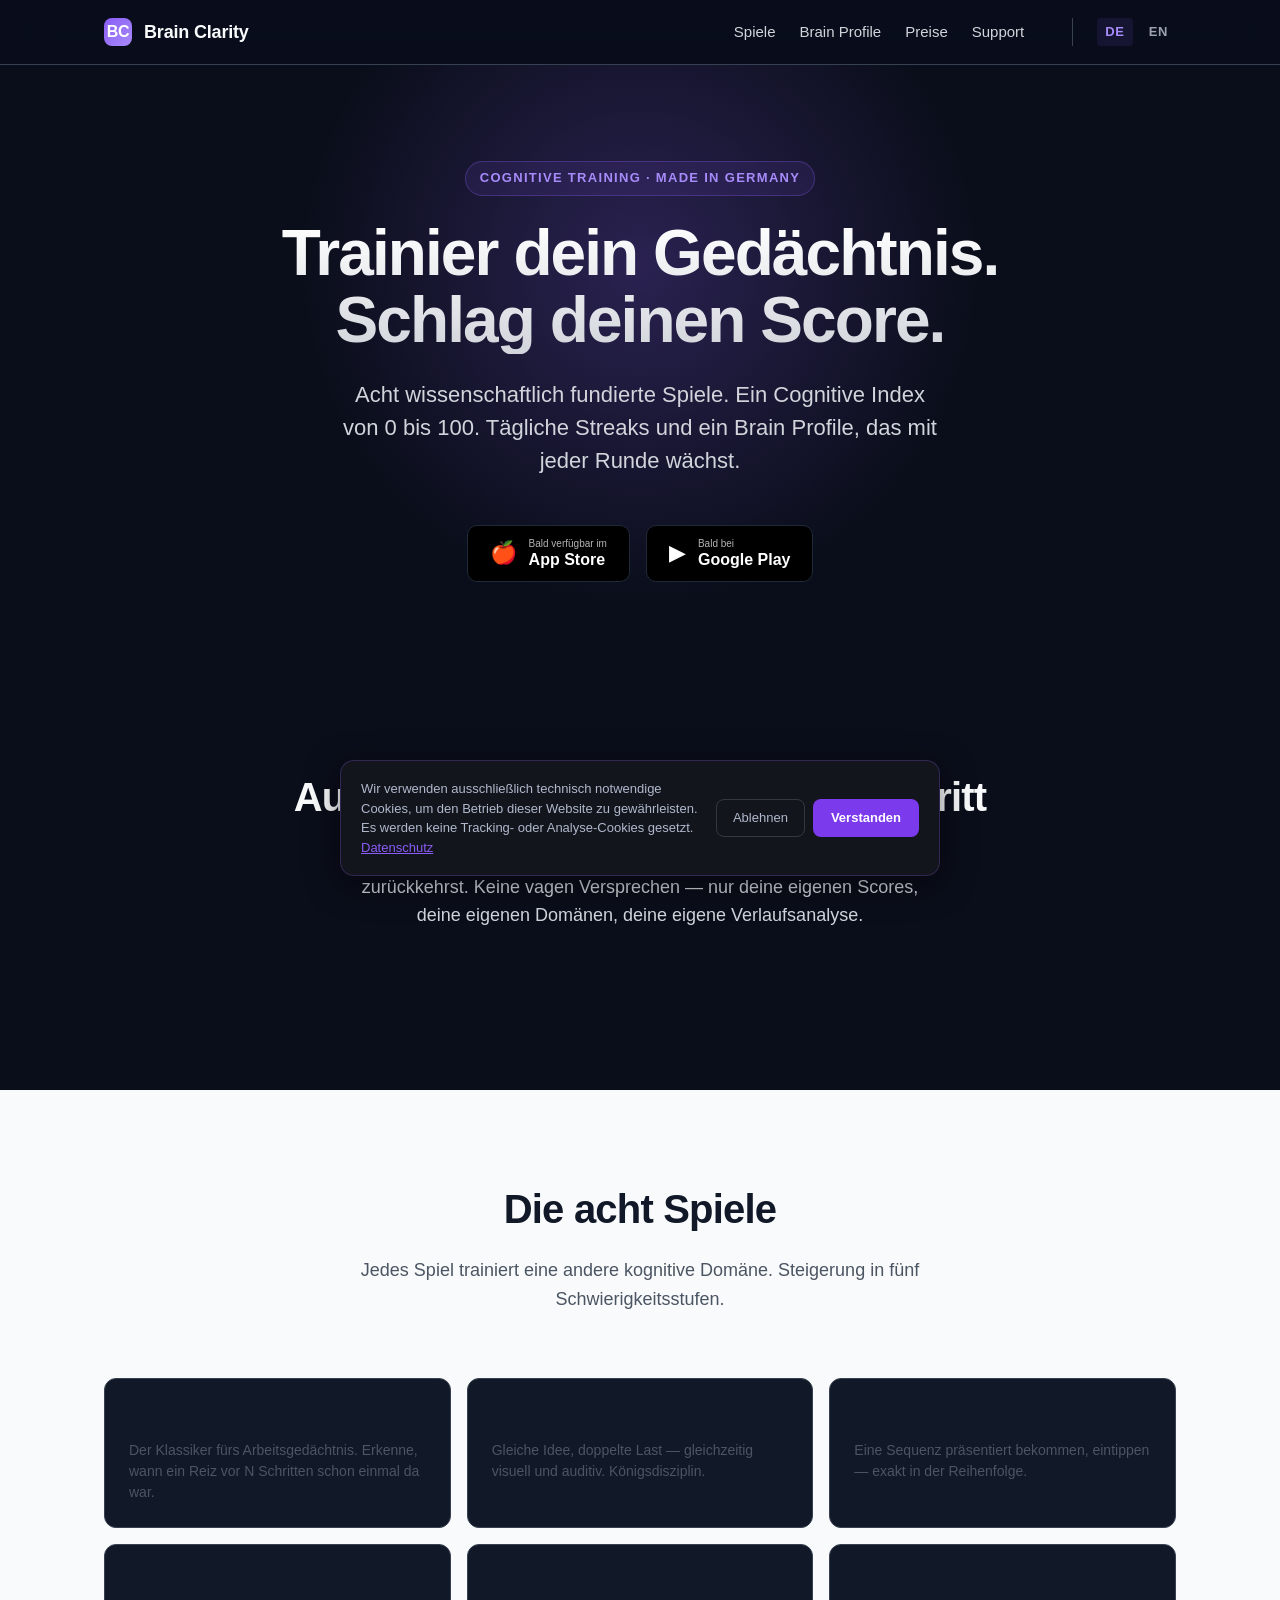
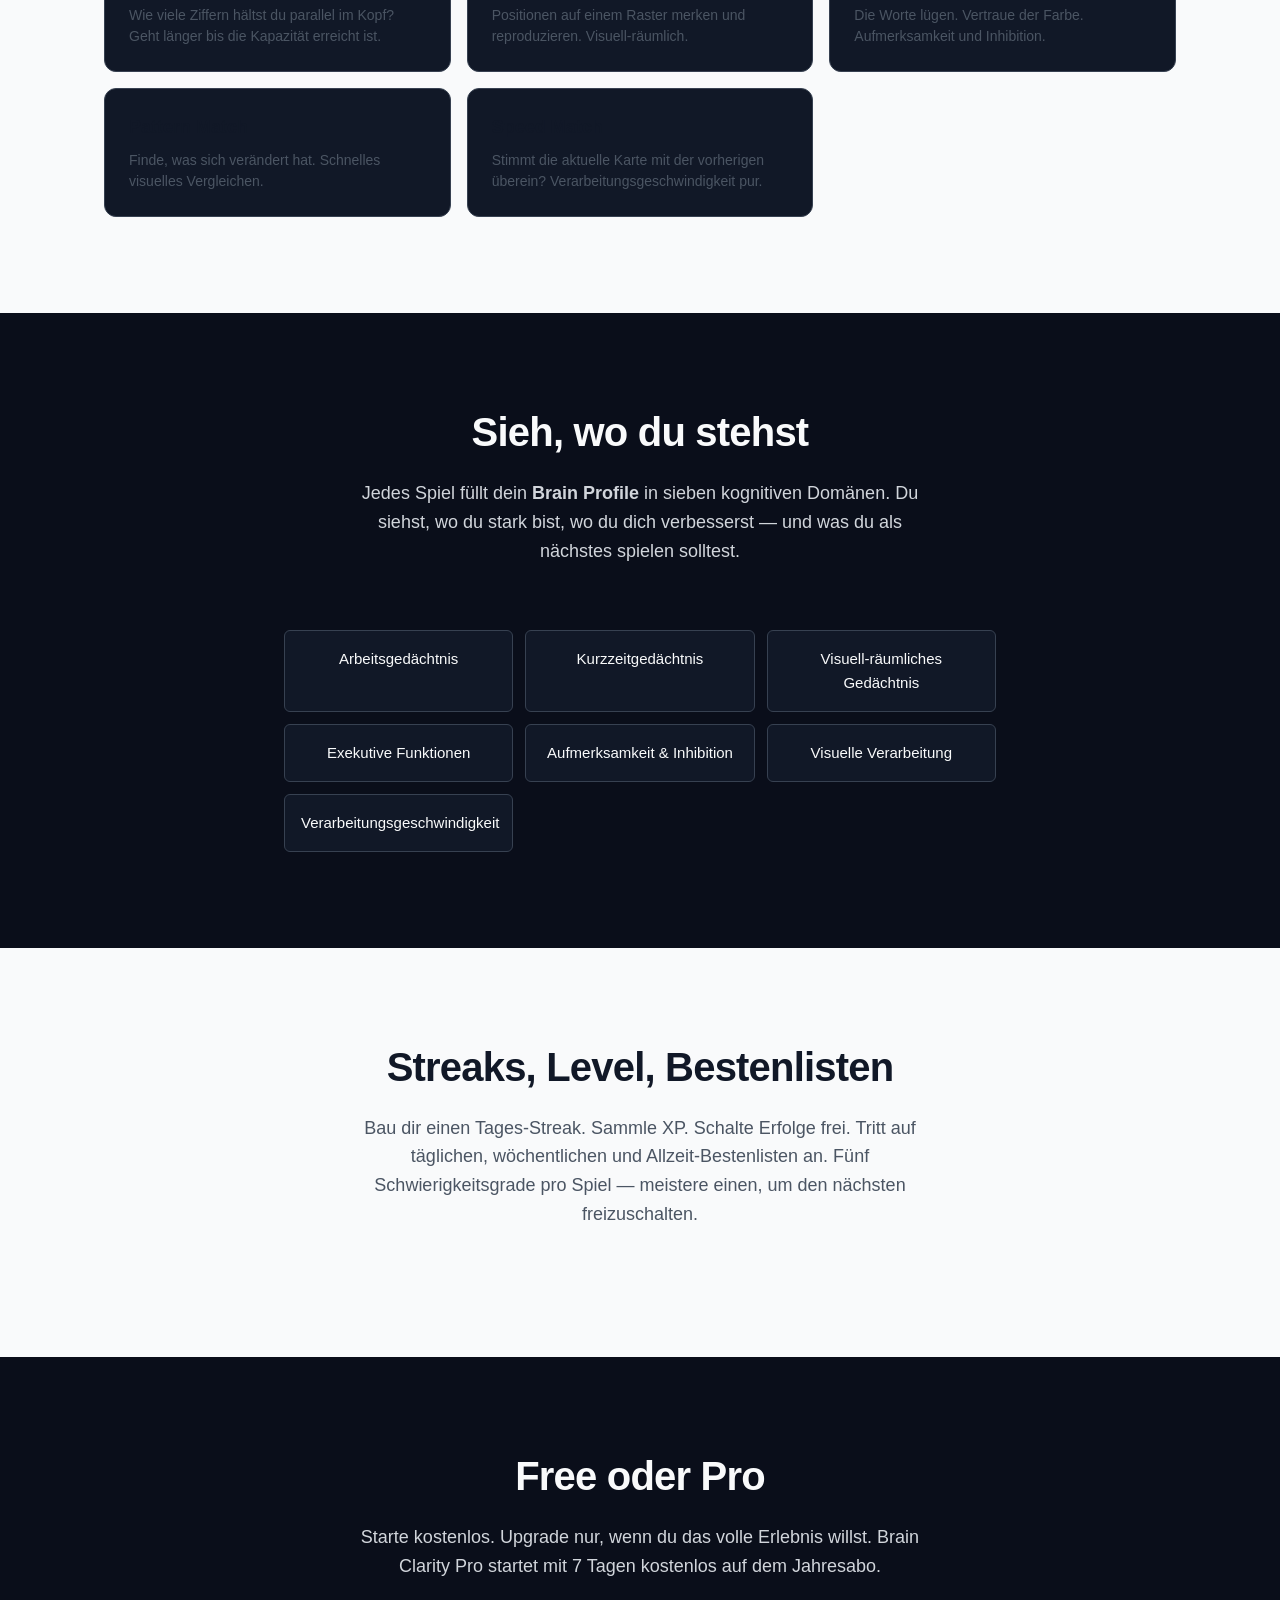
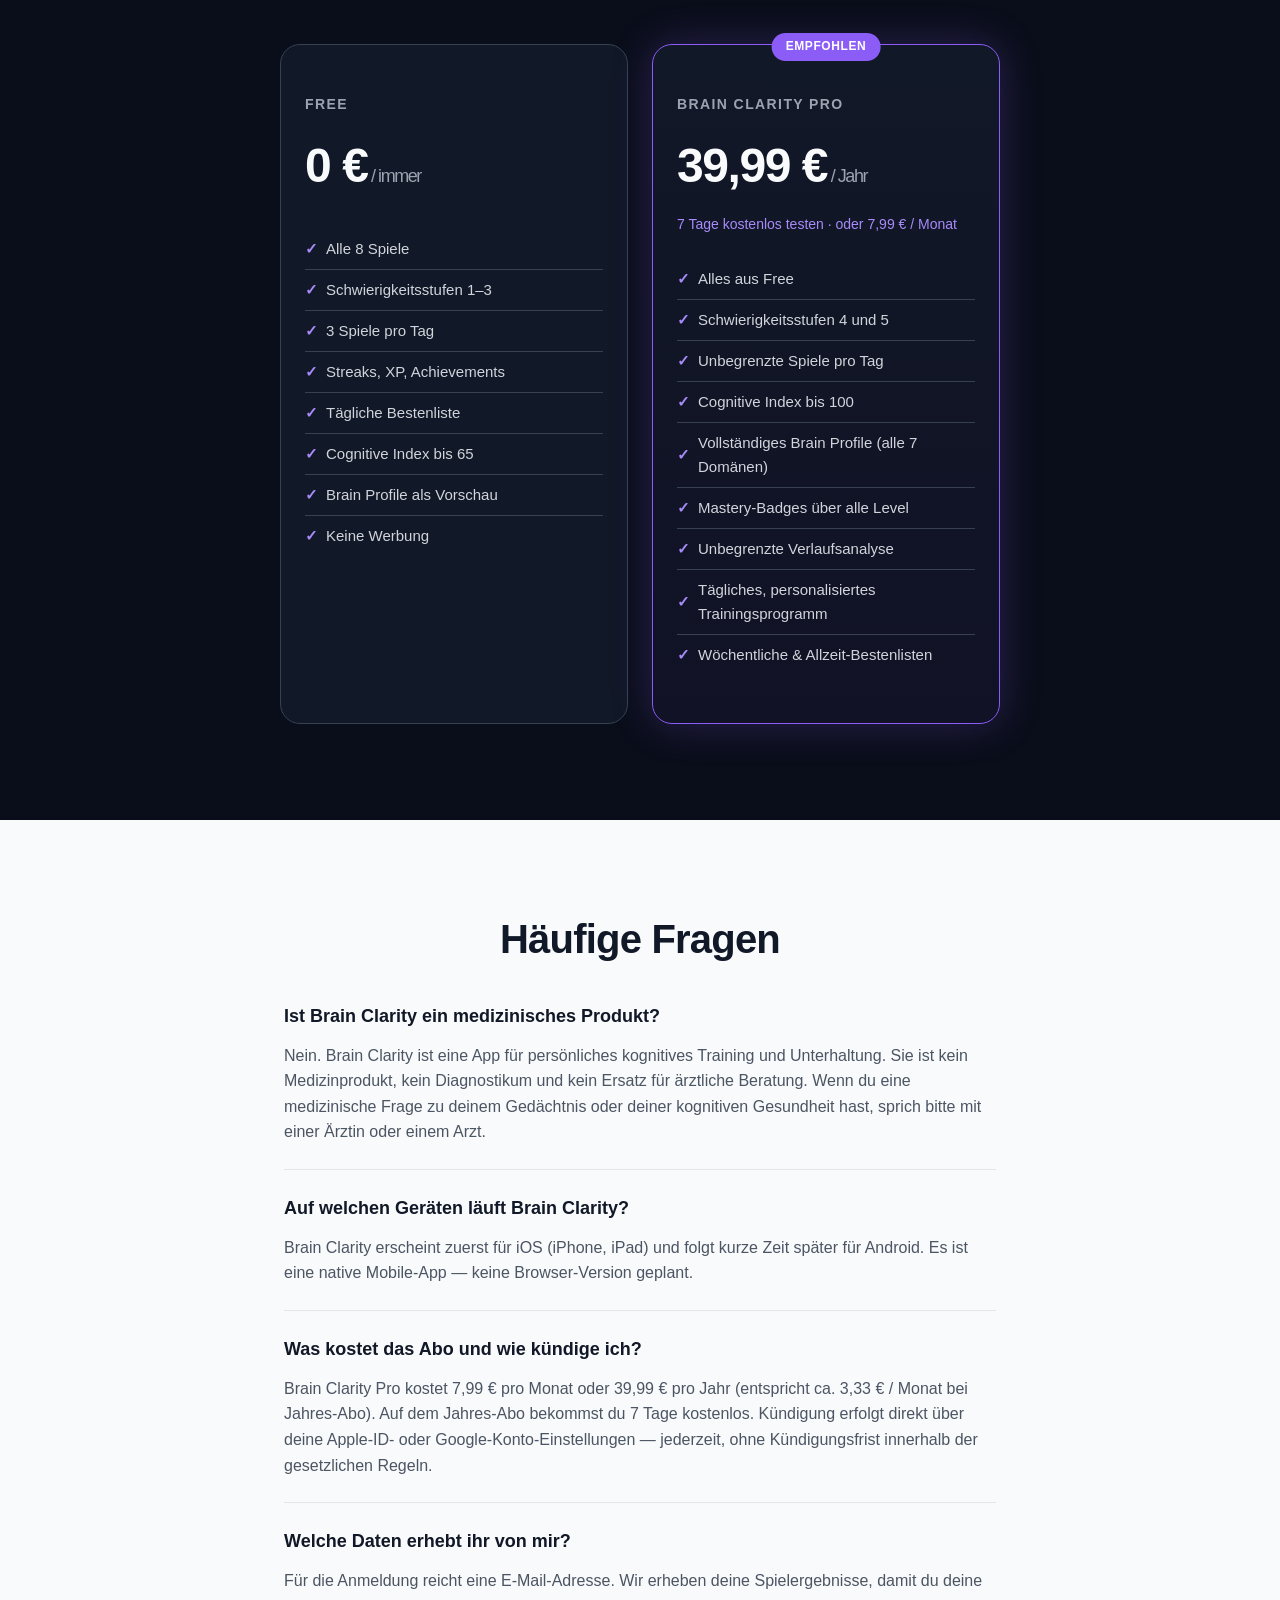
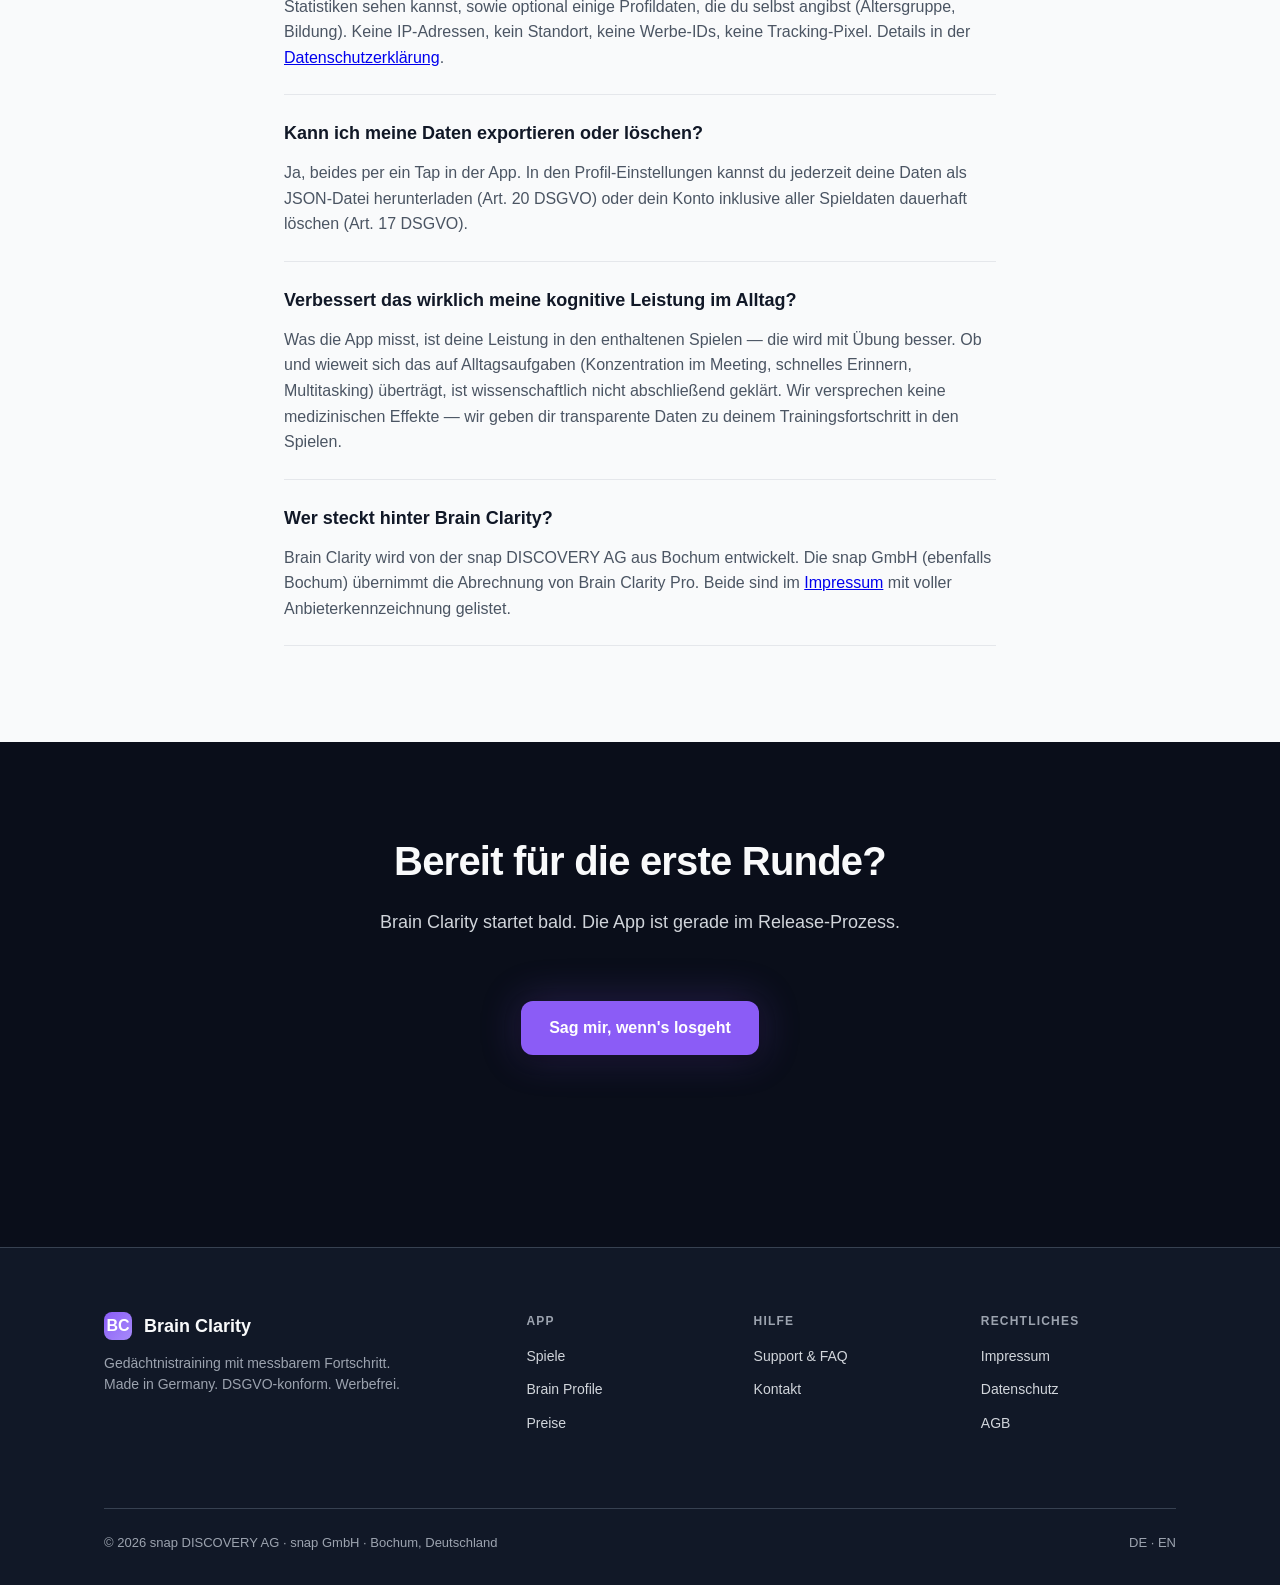
==== index.html @ 2a3938eb "Initial website upload" ====
<!DOCTYPE html>
<html lang="de">
<head>
  <meta charset="UTF-8">
  <meta name="viewport" content="width=device-width, initial-scale=1.0">
  <title>Brain Clarity — Gedächtnistraining mit messbarem Fortschritt</title>
  <meta name="description" content="Acht wissenschaftlich fundierte Gedächtnisspiele. Ein Cognitive Index von 0 bis 100. Tägliche Streaks, Bestenlisten und ein Brain Profile, das mit jeder Runde wächst.">
  <meta name="theme-color" content="#0a0e1a">

  <!-- Open Graph -->
  <meta property="og:title" content="Brain Clarity — Gedächtnistraining mit messbarem Fortschritt">
  <meta property="og:description" content="Acht wissenschaftlich fundierte Gedächtnisspiele. Ein Cognitive Index von 0 bis 100.">
  <meta property="og:type" content="website">
  <meta property="og:locale" content="de_DE">
  <meta property="og:url" content="https://brainclarity.snapdiscovery.de/">

  <link rel="stylesheet" href="assets/styles.css">
</head>
<body>

  <!-- ─────────────────────────── Navigation ─────────────────────────── -->
  <nav class="nav">
    <div class="nav__inner">
      <a href="/" class="nav__brand">
        <span class="nav__logo">BC</span>
        <span>Brain Clarity</span>
      </a>
      <ul class="nav__links">
        <li><a href="#spiele" class="nav__link">Spiele</a></li>
        <li class="nav__link-extra"><a href="#brain-profile" class="nav__link">Brain Profile</a></li>
        <li><a href="#pricing" class="nav__link">Preise</a></li>
        <li class="nav__link-extra"><a href="support.html" class="nav__link">Support</a></li>
        <li class="nav__lang">
          <a href="/" class="is-active">DE</a>
          <a href="en/">EN</a>
        </li>
      </ul>
    </div>
  </nav>

  <!-- ─────────────────────────── Hero ─────────────────────────── -->
  <section class="hero">
    <div class="container">
      <div class="hero__content">
        <span class="hero__eyebrow">Cognitive Training · Made in Germany</span>
        <h1 class="hero__title">Trainier dein Gedächtnis. Schlag deinen Score.</h1>
        <p class="hero__subtitle">
          Acht wissenschaftlich fundierte Spiele. Ein Cognitive Index von 0 bis 100.
          Tägliche Streaks und ein Brain Profile, das mit jeder Runde wächst.
        </p>
        <div class="hero__cta">
          <a href="#" class="btn--store" aria-label="Bald im App Store">
            <span class="btn--store__icon">🍎</span>
            <span class="btn--store__label">
              <span class="btn--store__hint">Bald verfügbar im</span>
              <span class="btn--store__store">App Store</span>
            </span>
          </a>
          <a href="#" class="btn--store" aria-label="Bald bei Google Play">
            <span class="btn--store__icon">▶</span>
            <span class="btn--store__label">
              <span class="btn--store__hint">Bald bei</span>
              <span class="btn--store__store">Google Play</span>
            </span>
          </a>
        </div>
      </div>
    </div>
  </section>

  <!-- ─────────────────────────── Intro ─────────────────────────── -->
  <section class="section">
    <div class="container-narrow">
      <h2 class="section__title">Aus Übung wird sichtbarer Fortschritt</h2>
      <p class="section__subtitle">
        Brain Clarity macht Gehirntraining zu etwas, zu dem du gerne zurückkehrst.
        Keine vagen Versprechen — nur deine eigenen Scores, deine eigenen Domänen,
        deine eigene Verlaufsanalyse.
      </p>
    </div>
  </section>

  <!-- ─────────────────────────── Spiele ─────────────────────────── -->
  <section class="section section--light" id="spiele">
    <div class="container">
      <h2 class="section__title">Die acht Spiele</h2>
      <p class="section__subtitle">
        Jedes Spiel trainiert eine andere kognitive Domäne. Steigerung in fünf Schwierigkeitsstufen.
      </p>
      <div class="games-grid">
        <div class="game-card">
          <h3 class="game-card__title">N-Back</h3>
          <p class="game-card__desc">Der Klassiker fürs Arbeitsgedächtnis. Erkenne, wann ein Reiz vor N Schritten schon einmal da war.</p>
        </div>
        <div class="game-card">
          <h3 class="game-card__title">Dual N-Back</h3>
          <p class="game-card__desc">Gleiche Idee, doppelte Last — gleichzeitig visuell und auditiv. Königsdisziplin.</p>
        </div>
        <div class="game-card">
          <h3 class="game-card__title">Serial Recall</h3>
          <p class="game-card__desc">Eine Sequenz präsentiert bekommen, eintippen — exakt in der Reihenfolge.</p>
        </div>
        <div class="game-card">
          <h3 class="game-card__title">Digit Span</h3>
          <p class="game-card__desc">Wie viele Ziffern hältst du parallel im Kopf? Geht länger bis die Kapazität erreicht ist.</p>
        </div>
        <div class="game-card">
          <h3 class="game-card__title">Spatial Memory</h3>
          <p class="game-card__desc">Positionen auf einem Raster merken und reproduzieren. Visuell-räumlich.</p>
        </div>
        <div class="game-card">
          <h3 class="game-card__title">Stroop-Test</h3>
          <p class="game-card__desc">Die Worte lügen. Vertraue der Farbe. Aufmerksamkeit und Inhibition.</p>
        </div>
        <div class="game-card">
          <h3 class="game-card__title">Pattern Match</h3>
          <p class="game-card__desc">Finde, was sich verändert hat. Schnelles visuelles Vergleichen.</p>
        </div>
        <div class="game-card">
          <h3 class="game-card__title">Speed Match</h3>
          <p class="game-card__desc">Stimmt die aktuelle Karte mit der vorherigen überein? Verarbeitungsgeschwindigkeit pur.</p>
        </div>
      </div>
    </div>
  </section>

  <!-- ─────────────────────────── Brain Profile ─────────────────────────── -->
  <section class="section" id="brain-profile">
    <div class="container-narrow">
      <h2 class="section__title">Sieh, wo du stehst</h2>
      <p class="section__subtitle">
        Jedes Spiel füllt dein <strong>Brain Profile</strong> in sieben kognitiven Domänen.
        Du siehst, wo du stark bist, wo du dich verbesserst — und was du als nächstes spielen solltest.
      </p>
      <div class="domains">
        <div class="domain">Arbeitsgedächtnis</div>
        <div class="domain">Kurzzeitgedächtnis</div>
        <div class="domain">Visuell-räumliches Gedächtnis</div>
        <div class="domain">Exekutive Funktionen</div>
        <div class="domain">Aufmerksamkeit &amp; Inhibition</div>
        <div class="domain">Visuelle Verarbeitung</div>
        <div class="domain">Verarbeitungsgeschwindigkeit</div>
      </div>
    </div>
  </section>

  <!-- ─────────────────────────── Streaks ─────────────────────────── -->
  <section class="section section--light">
    <div class="container-narrow">
      <h2 class="section__title">Streaks, Level, Bestenlisten</h2>
      <p class="section__subtitle" style="margin-bottom: 32px;">
        Bau dir einen Tages-Streak. Sammle XP. Schalte Erfolge frei. Tritt auf täglichen,
        wöchentlichen und Allzeit-Bestenlisten an. Fünf Schwierigkeitsgrade pro Spiel —
        meistere einen, um den nächsten freizuschalten.
      </p>
    </div>
  </section>

  <!-- ─────────────────────────── Pricing ─────────────────────────── -->
  <section class="section" id="pricing">
    <div class="container">
      <h2 class="section__title">Free oder Pro</h2>
      <p class="section__subtitle">
        Starte kostenlos. Upgrade nur, wenn du das volle Erlebnis willst.
        Brain Clarity Pro startet mit 7 Tagen kostenlos auf dem Jahresabo.
      </p>
      <div class="pricing">
        <div class="plan">
          <p class="plan__name">Free</p>
          <p class="plan__price">0&nbsp;€<small>&nbsp;/&nbsp;immer</small></p>
          <ul class="plan__features">
            <li>Alle 8 Spiele</li>
            <li>Schwierigkeitsstufen 1–3</li>
            <li>3 Spiele pro Tag</li>
            <li>Streaks, XP, Achievements</li>
            <li>Tägliche Bestenliste</li>
            <li>Cognitive Index bis 65</li>
            <li>Brain Profile als Vorschau</li>
            <li>Keine Werbung</li>
          </ul>
        </div>
        <div class="plan plan--featured">
          <span class="plan__badge">Empfohlen</span>
          <p class="plan__name">Brain Clarity Pro</p>
          <p class="plan__price">39,99&nbsp;€<small>&nbsp;/&nbsp;Jahr</small></p>
          <p class="plan__trial">7 Tage kostenlos testen · oder 7,99 € / Monat</p>
          <ul class="plan__features">
            <li>Alles aus Free</li>
            <li>Schwierigkeitsstufen 4 und 5</li>
            <li>Unbegrenzte Spiele pro Tag</li>
            <li>Cognitive Index bis 100</li>
            <li>Vollständiges Brain Profile (alle 7 Domänen)</li>
            <li>Mastery-Badges über alle Level</li>
            <li>Unbegrenzte Verlaufsanalyse</li>
            <li>Tägliches, personalisiertes Trainingsprogramm</li>
            <li>Wöchentliche &amp; Allzeit-Bestenlisten</li>
          </ul>
        </div>
      </div>
    </div>
  </section>

  <!-- ─────────────────────────── FAQ ─────────────────────────── -->
  <section class="section section--light">
    <div class="container-narrow">
      <h2 class="section__title">Häufige Fragen</h2>
      <div class="faq">

        <div class="faq__item">
          <h3 class="faq__question">Ist Brain Clarity ein medizinisches Produkt?</h3>
          <p class="faq__answer">
            Nein. Brain Clarity ist eine App für persönliches kognitives Training und
            Unterhaltung. Sie ist kein Medizinprodukt, kein Diagnostikum und kein Ersatz
            für ärztliche Beratung. Wenn du eine medizinische Frage zu deinem Gedächtnis
            oder deiner kognitiven Gesundheit hast, sprich bitte mit einer Ärztin oder einem Arzt.
          </p>
        </div>

        <div class="faq__item">
          <h3 class="faq__question">Auf welchen Geräten läuft Brain Clarity?</h3>
          <p class="faq__answer">
            Brain Clarity erscheint zuerst für iOS (iPhone, iPad) und folgt kurze Zeit später
            für Android. Es ist eine native Mobile-App — keine Browser-Version geplant.
          </p>
        </div>

        <div class="faq__item">
          <h3 class="faq__question">Was kostet das Abo und wie kündige ich?</h3>
          <p class="faq__answer">
            Brain Clarity Pro kostet 7,99 € pro Monat oder 39,99 € pro Jahr (entspricht
            ca. 3,33 € / Monat bei Jahres-Abo). Auf dem Jahres-Abo bekommst du 7 Tage kostenlos.
            Kündigung erfolgt direkt über deine Apple-ID- oder Google-Konto-Einstellungen —
            jederzeit, ohne Kündigungsfrist innerhalb der gesetzlichen Regeln.
          </p>
        </div>

        <div class="faq__item">
          <h3 class="faq__question">Welche Daten erhebt ihr von mir?</h3>
          <p class="faq__answer">
            Für die Anmeldung reicht eine E-Mail-Adresse. Wir erheben deine Spielergebnisse,
            damit du deine Statistiken sehen kannst, sowie optional einige Profildaten, die du selbst
            angibst (Altersgruppe, Bildung). Keine IP-Adressen, kein Standort, keine Werbe-IDs,
            keine Tracking-Pixel. Details in der <a href="datenschutz.html">Datenschutzerklärung</a>.
          </p>
        </div>

        <div class="faq__item">
          <h3 class="faq__question">Kann ich meine Daten exportieren oder löschen?</h3>
          <p class="faq__answer">
            Ja, beides per ein Tap in der App. In den Profil-Einstellungen kannst du
            jederzeit deine Daten als JSON-Datei herunterladen (Art. 20 DSGVO) oder dein Konto
            inklusive aller Spieldaten dauerhaft löschen (Art. 17 DSGVO).
          </p>
        </div>

        <div class="faq__item">
          <h3 class="faq__question">Verbessert das wirklich meine kognitive Leistung im Alltag?</h3>
          <p class="faq__answer">
            Was die App misst, ist deine Leistung in den enthaltenen Spielen — die wird mit Übung
            besser. Ob und wieweit sich das auf Alltagsaufgaben (Konzentration im Meeting,
            schnelles Erinnern, Multitasking) überträgt, ist wissenschaftlich nicht abschließend
            geklärt. Wir versprechen keine medizinischen Effekte — wir geben dir transparente
            Daten zu deinem Trainingsfortschritt in den Spielen.
          </p>
        </div>

        <div class="faq__item">
          <h3 class="faq__question">Wer steckt hinter Brain Clarity?</h3>
          <p class="faq__answer">
            Brain Clarity wird von der snap DISCOVERY AG aus Bochum entwickelt. Die snap GmbH
            (ebenfalls Bochum) übernimmt die Abrechnung von Brain Clarity Pro. Beide sind im
            <a href="impressum.html">Impressum</a> mit voller Anbieterkennzeichnung gelistet.
          </p>
        </div>

      </div>
    </div>
  </section>

  <!-- ─────────────────────────── CTA Footer ─────────────────────────── -->
  <section class="section">
    <div class="container-narrow" style="text-align: center;">
      <h2 class="section__title">Bereit für die erste Runde?</h2>
      <p class="section__subtitle">
        Brain Clarity startet bald. Die App ist gerade im Release-Prozess.
      </p>
      <div class="hero__cta">
        <a href="mailto:weber@snapdiscovery.de?subject=Brain%20Clarity%20Launch-Info" class="btn btn--primary">
          Sag mir, wenn's losgeht
        </a>
      </div>
    </div>
  </section>

  <!-- ─────────────────────────── Footer ─────────────────────────── -->
  <footer class="footer">
    <div class="container">
      <div class="footer__grid">
        <div>
          <div class="footer__brand">
            <span class="nav__logo">BC</span>
            <span>Brain Clarity</span>
          </div>
          <p class="footer__tagline">
            Gedächtnistraining mit messbarem Fortschritt.<br>
            Made in Germany. DSGVO-konform. Werbefrei.
          </p>
        </div>
        <div>
          <p class="footer__col-title">App</p>
          <ul class="footer__links">
            <li><a href="#spiele">Spiele</a></li>
            <li><a href="#brain-profile">Brain Profile</a></li>
            <li><a href="#pricing">Preise</a></li>
          </ul>
        </div>
        <div>
          <p class="footer__col-title">Hilfe</p>
          <ul class="footer__links">
            <li><a href="support.html">Support &amp; FAQ</a></li>
            <li><a href="mailto:weber@snapdiscovery.de">Kontakt</a></li>
          </ul>
        </div>
        <div>
          <p class="footer__col-title">Rechtliches</p>
          <ul class="footer__links">
            <li><a href="impressum.html">Impressum</a></li>
            <li><a href="datenschutz.html">Datenschutz</a></li>
            <li><a href="agb.html">AGB</a></li>
          </ul>
        </div>
      </div>
      <div class="footer__bottom">
        <span>© 2026 snap DISCOVERY AG · snap GmbH · Bochum, Deutschland</span>
        <span>
          <a href="/" style="color: inherit; text-decoration: none;">DE</a>
          ·
          <a href="en/" style="color: inherit; text-decoration: none;">EN</a>
        </span>
      </div>
    </div>
  </footer>

  <script src="/assets/cookie-banner.js"></script>
</body>
</html>
---- assets/styles.css ----
/* =========================================================================
   Brain Clarity Website — Shared Styles
   ========================================================================= */

/* -- Reset --------------------------------------------------------------- */
*, *::before, *::after { box-sizing: border-box; margin: 0; padding: 0; }
html { -webkit-text-size-adjust: 100%; scroll-behavior: smooth; }
img, svg { display: block; max-width: 100%; height: auto; }
button { font: inherit; cursor: pointer; border: none; background: none; }

/* -- Design Tokens ------------------------------------------------------- */
:root {
  /* Colors — Brain Clarity palette */
  --bg-primary: #0a0e1a;          /* Deep ink background */
  --bg-secondary: #111827;        /* Cards, sections */
  --bg-tertiary: #1f2937;         /* Elevated elements */
  --bg-light: #f9fafb;            /* Light sections */
  --bg-light-alt: #ffffff;        /* Pure white for legal pages */

  --text-primary: #f9fafb;        /* Main text on dark */
  --text-secondary: #d1d5db;      /* Subdued text on dark */
  --text-muted: #9ca3af;          /* Captions on dark */
  --text-dark: #111827;           /* Main text on light */
  --text-dark-secondary: #4b5563; /* Subdued text on light */

  --accent: #8b5cf6;              /* Primary purple — energy */
  --accent-soft: #a78bfa;
  --accent-glow: rgba(139, 92, 246, 0.25);

  --success: #10b981;
  --warning: #f59e0b;
  --border-dark: #374151;
  --border-light: #e5e7eb;

  /* Type */
  --font-system: -apple-system, BlinkMacSystemFont, "Segoe UI", Roboto,
    Oxygen, Ubuntu, Cantarell, "Helvetica Neue", Arial, sans-serif;
  --font-mono: ui-monospace, SFMono-Regular, "SF Mono", Menlo, Monaco,
    Consolas, monospace;

  /* Spacing */
  --space-1: 4px;
  --space-2: 8px;
  --space-3: 12px;
  --space-4: 16px;
  --space-5: 24px;
  --space-6: 32px;
  --space-7: 48px;
  --space-8: 64px;
  --space-9: 96px;
  --space-10: 128px;

  /* Layout */
  --content-max: 1120px;
  --content-narrow: 760px;
  --radius-sm: 6px;
  --radius-md: 12px;
  --radius-lg: 20px;

  /* Shadows */
  --shadow-sm: 0 1px 2px rgba(0, 0, 0, 0.4);
  --shadow-md: 0 4px 16px rgba(0, 0, 0, 0.3);
  --shadow-lg: 0 20px 60px rgba(0, 0, 0, 0.4);
  --shadow-glow: 0 0 40px var(--accent-glow);
}

/* -- Base ---------------------------------------------------------------- */
body {
  font-family: var(--font-system);
  font-size: 16px;
  line-height: 1.6;
  color: var(--text-primary);
  background: var(--bg-primary);
  -webkit-font-smoothing: antialiased;
  -moz-osx-font-smoothing: grayscale;
}

.container {
  width: 100%;
  max-width: var(--content-max);
  margin: 0 auto;
  padding: 0 var(--space-5);
}

.container-narrow {
  width: 100%;
  max-width: var(--content-narrow);
  margin: 0 auto;
  padding: 0 var(--space-5);
}

/* -- Navigation --------------------------------------------------------- */
.nav {
  position: sticky;
  top: 0;
  z-index: 100;
  background: rgba(10, 14, 26, 0.85);
  backdrop-filter: saturate(180%) blur(20px);
  -webkit-backdrop-filter: saturate(180%) blur(20px);
  border-bottom: 1px solid var(--border-dark);
}
.nav__inner {
  display: flex;
  align-items: center;
  justify-content: space-between;
  height: 64px;
  max-width: var(--content-max);
  margin: 0 auto;
  padding: 0 var(--space-5);
}
.nav__brand {
  display: flex;
  align-items: center;
  gap: var(--space-3);
  text-decoration: none;
  color: var(--text-primary);
  font-weight: 700;
  font-size: 18px;
  letter-spacing: -0.01em;
}
.nav__logo {
  width: 28px;
  height: 28px;
  border-radius: 8px;
  background: linear-gradient(135deg, var(--accent), var(--accent-soft));
  display: flex;
  align-items: center;
  justify-content: center;
  font-size: 16px;
  font-weight: 800;
  color: #fff;
}
.nav__links {
  display: flex;
  align-items: center;
  gap: var(--space-5);
  list-style: none;
}
.nav__link {
  color: var(--text-secondary);
  text-decoration: none;
  font-size: 15px;
  font-weight: 500;
  transition: color 0.2s;
}
.nav__link:hover { color: var(--text-primary); }
.nav__lang {
  display: flex;
  gap: var(--space-2);
  margin-left: var(--space-5);
  padding-left: var(--space-5);
  border-left: 1px solid var(--border-dark);
}
.nav__lang a {
  color: var(--text-muted);
  text-decoration: none;
  font-size: 13px;
  font-weight: 600;
  letter-spacing: 0.05em;
  padding: 4px 8px;
  border-radius: 4px;
  transition: all 0.2s;
}
.nav__lang a.is-active {
  color: var(--accent-soft);
  background: rgba(139, 92, 246, 0.1);
}
.nav__lang a:hover { color: var(--text-primary); }

/* -- Hero --------------------------------------------------------------- */
.hero {
  position: relative;
  padding: var(--space-9) 0 var(--space-9);
  overflow: hidden;
}
.hero::before {
  content: '';
  position: absolute;
  top: -200px;
  left: 50%;
  transform: translateX(-50%);
  width: 800px;
  height: 800px;
  background: radial-gradient(circle, var(--accent-glow) 0%, transparent 60%);
  pointer-events: none;
}
.hero__content {
  position: relative;
  text-align: center;
  max-width: 760px;
  margin: 0 auto;
}
.hero__eyebrow {
  display: inline-block;
  font-size: 13px;
  font-weight: 600;
  letter-spacing: 0.1em;
  text-transform: uppercase;
  color: var(--accent-soft);
  margin-bottom: var(--space-5);
  padding: 6px 14px;
  background: rgba(139, 92, 246, 0.1);
  border: 1px solid rgba(139, 92, 246, 0.3);
  border-radius: 999px;
}
.hero__title {
  font-size: clamp(36px, 6vw, 64px);
  line-height: 1.05;
  letter-spacing: -0.03em;
  font-weight: 800;
  margin-bottom: var(--space-5);
  background: linear-gradient(180deg, #fff 0%, #d1d5db 100%);
  -webkit-background-clip: text;
  background-clip: text;
  -webkit-text-fill-color: transparent;
}
.hero__subtitle {
  font-size: clamp(18px, 2.5vw, 22px);
  line-height: 1.5;
  color: var(--text-secondary);
  margin-bottom: var(--space-7);
  max-width: 600px;
  margin-left: auto;
  margin-right: auto;
}
.hero__cta {
  display: flex;
  flex-wrap: wrap;
  gap: var(--space-4);
  justify-content: center;
  align-items: center;
}

/* -- Buttons ------------------------------------------------------------ */
.btn {
  display: inline-flex;
  align-items: center;
  justify-content: center;
  gap: var(--space-2);
  padding: 14px 28px;
  font-size: 16px;
  font-weight: 600;
  border-radius: var(--radius-md);
  text-decoration: none;
  transition: all 0.2s;
  cursor: pointer;
  white-space: nowrap;
}
.btn--primary {
  background: var(--accent);
  color: #fff;
  box-shadow: var(--shadow-md), var(--shadow-glow);
}
.btn--primary:hover {
  background: var(--accent-soft);
  transform: translateY(-1px);
  box-shadow: var(--shadow-lg), var(--shadow-glow);
}
.btn--secondary {
  background: var(--bg-tertiary);
  color: var(--text-primary);
  border: 1px solid var(--border-dark);
}
.btn--secondary:hover {
  background: var(--bg-secondary);
  border-color: var(--accent);
}
.btn--store {
  display: inline-flex;
  align-items: center;
  gap: var(--space-3);
  padding: 12px 22px;
  background: #000;
  color: #fff;
  border-radius: 10px;
  border: 1px solid #1f2937;
  font-weight: 500;
  text-decoration: none;
  font-size: 14px;
}
.btn--store:hover { border-color: var(--accent); }
.btn--store__icon { font-size: 22px; line-height: 1; }
.btn--store__label { display: flex; flex-direction: column; align-items: flex-start; line-height: 1.1; gap: 2px; }
.btn--store__hint { font-size: 10px; opacity: 0.7; }
.btn--store__store { font-size: 16px; font-weight: 600; }

/* -- Section base ------------------------------------------------------- */
.section {
  padding: var(--space-9) 0;
}
.section--light {
  background: var(--bg-light);
  color: var(--text-dark);
}
.section--light h2, .section--light h3 { color: var(--text-dark); }
.section--light p { color: var(--text-dark-secondary); }
.section__title {
  font-size: clamp(28px, 4vw, 40px);
  line-height: 1.15;
  letter-spacing: -0.02em;
  font-weight: 800;
  text-align: center;
  margin-bottom: var(--space-5);
}
.section__subtitle {
  font-size: 18px;
  line-height: 1.6;
  color: var(--text-secondary);
  text-align: center;
  max-width: 600px;
  margin: 0 auto var(--space-8);
}
.section--light .section__subtitle { color: var(--text-dark-secondary); }

/* -- Feature Grid ------------------------------------------------------- */
.games-grid {
  display: grid;
  grid-template-columns: repeat(auto-fit, minmax(280px, 1fr));
  gap: var(--space-4);
  margin-top: var(--space-7);
}
.game-card {
  padding: var(--space-5);
  background: var(--bg-secondary);
  border: 1px solid var(--border-dark);
  border-radius: var(--radius-md);
  transition: all 0.2s;
}
.game-card:hover {
  border-color: var(--accent);
  transform: translateY(-2px);
  box-shadow: var(--shadow-md);
}
.game-card__title {
  font-size: 18px;
  font-weight: 700;
  margin-bottom: var(--space-2);
}
.game-card__desc {
  font-size: 14px;
  color: var(--text-secondary);
  line-height: 1.5;
}

/* -- Domains list (Brain Profile) -------------------------------------- */
.domains {
  display: grid;
  grid-template-columns: repeat(auto-fit, minmax(220px, 1fr));
  gap: var(--space-3);
  margin-top: var(--space-7);
}
.domain {
  padding: var(--space-4);
  background: var(--bg-secondary);
  border: 1px solid var(--border-dark);
  border-radius: var(--radius-sm);
  font-size: 15px;
  font-weight: 500;
  text-align: center;
}

/* -- Pricing ------------------------------------------------------------ */
.pricing {
  display: grid;
  grid-template-columns: repeat(auto-fit, minmax(280px, 1fr));
  gap: var(--space-5);
  margin-top: var(--space-7);
  max-width: 720px;
  margin-left: auto;
  margin-right: auto;
}
.plan {
  position: relative;
  padding: var(--space-7) var(--space-5);
  background: var(--bg-secondary);
  border: 1px solid var(--border-dark);
  border-radius: var(--radius-lg);
}
.plan--featured {
  border-color: var(--accent);
  background: linear-gradient(180deg, var(--bg-secondary), rgba(139, 92, 246, 0.05));
  box-shadow: var(--shadow-glow);
}
.plan__badge {
  position: absolute;
  top: -12px;
  left: 50%;
  transform: translateX(-50%);
  background: var(--accent);
  color: #fff;
  padding: 4px 14px;
  border-radius: 999px;
  font-size: 12px;
  font-weight: 600;
  letter-spacing: 0.05em;
  text-transform: uppercase;
}
.plan__name {
  font-size: 14px;
  font-weight: 600;
  letter-spacing: 0.1em;
  text-transform: uppercase;
  color: var(--text-muted);
  margin-bottom: var(--space-3);
}
.plan__price {
  font-size: 48px;
  font-weight: 800;
  letter-spacing: -0.03em;
  margin-bottom: var(--space-2);
  color: var(--text-primary);
}
.plan__price small { font-size: 18px; font-weight: 500; color: var(--text-muted); }
.plan__trial {
  font-size: 14px;
  color: var(--accent-soft);
  margin-bottom: var(--space-5);
  font-weight: 500;
}
.plan__features {
  list-style: none;
  margin-top: var(--space-5);
  padding: 0;
}
.plan__features li {
  padding: var(--space-2) 0;
  border-bottom: 1px solid var(--border-dark);
  font-size: 15px;
  color: var(--text-secondary);
  display: flex;
  align-items: center;
  gap: var(--space-2);
}
.plan__features li::before {
  content: '✓';
  color: var(--accent-soft);
  font-weight: 700;
}
.plan__features li:last-child { border-bottom: none; }

/* -- FAQ ---------------------------------------------------------------- */
.faq {
  max-width: 720px;
  margin: 0 auto;
}
.faq__item {
  border-bottom: 1px solid var(--border-light);
  padding: var(--space-5) 0;
}
.faq__item:first-child { padding-top: var(--space-4); }
.faq__question {
  font-size: 18px;
  font-weight: 700;
  margin-bottom: var(--space-3);
  color: var(--text-dark);
}
.faq__answer {
  font-size: 16px;
  line-height: 1.6;
  color: var(--text-dark-secondary);
}

/* -- Footer ------------------------------------------------------------- */
.footer {
  background: var(--bg-secondary);
  border-top: 1px solid var(--border-dark);
  padding: var(--space-8) 0 var(--space-6);
  margin-top: var(--space-9);
}
.footer__grid {
  display: grid;
  grid-template-columns: 2fr 1fr 1fr 1fr;
  gap: var(--space-6);
  margin-bottom: var(--space-8);
}
.footer__brand {
  display: flex;
  align-items: center;
  gap: var(--space-3);
  margin-bottom: var(--space-3);
  font-weight: 700;
  font-size: 18px;
}
.footer__tagline {
  font-size: 14px;
  color: var(--text-muted);
  line-height: 1.5;
}
.footer__col-title {
  font-size: 12px;
  font-weight: 600;
  letter-spacing: 0.1em;
  text-transform: uppercase;
  color: var(--text-muted);
  margin-bottom: var(--space-3);
}
.footer__links { list-style: none; }
.footer__links li { margin-bottom: var(--space-2); }
.footer__links a {
  color: var(--text-secondary);
  text-decoration: none;
  font-size: 14px;
  transition: color 0.2s;
}
.footer__links a:hover { color: var(--text-primary); }
.footer__bottom {
  padding-top: var(--space-5);
  border-top: 1px solid var(--border-dark);
  display: flex;
  justify-content: space-between;
  align-items: center;
  flex-wrap: wrap;
  gap: var(--space-3);
  font-size: 13px;
  color: var(--text-muted);
}

/* -- Legal / Long-form Content ----------------------------------------- */
.legal {
  background: var(--bg-light-alt);
  color: var(--text-dark);
  min-height: 100vh;
}
.legal__container {
  max-width: var(--content-narrow);
  margin: 0 auto;
  padding: var(--space-8) var(--space-5) var(--space-9);
}
.legal h1 {
  font-size: clamp(28px, 4vw, 40px);
  line-height: 1.2;
  letter-spacing: -0.02em;
  font-weight: 800;
  color: var(--text-dark);
  margin-bottom: var(--space-2);
}
.legal__subtitle {
  font-size: 17px;
  color: var(--text-dark-secondary);
  margin-bottom: var(--space-7);
  padding-bottom: var(--space-5);
  border-bottom: 1px solid var(--border-light);
}
.legal h2 {
  font-size: 22px;
  line-height: 1.3;
  letter-spacing: -0.01em;
  font-weight: 700;
  margin: var(--space-7) 0 var(--space-4);
  color: var(--text-dark);
}
.legal h3 {
  font-size: 17px;
  font-weight: 600;
  margin: var(--space-5) 0 var(--space-3);
  color: var(--text-dark);
}
.legal p {
  font-size: 16px;
  line-height: 1.7;
  margin-bottom: var(--space-4);
  color: var(--text-dark-secondary);
}
.legal ul { padding-left: var(--space-5); margin-bottom: var(--space-4); }
.legal li { margin-bottom: var(--space-2); color: var(--text-dark-secondary); }
.legal li::marker { color: #9ca3af; }
.legal strong { color: var(--text-dark); font-weight: 600; }
.legal code {
  font-family: var(--font-mono);
  font-size: 0.9em;
  background: var(--bg-light);
  padding: 2px 6px;
  border-radius: 4px;
  color: var(--text-dark);
}
.legal a { color: var(--accent); text-decoration: underline; }
.legal a:hover { color: var(--accent-soft); }
.legal__address {
  background: var(--bg-light);
  border-left: 3px solid var(--border-light);
  padding: var(--space-4) var(--space-5);
  margin: var(--space-3) 0 var(--space-5);
  border-radius: 0 var(--radius-sm) var(--radius-sm) 0;
}
.legal__address p { margin: 0; line-height: 1.7; }
.legal__note {
  background: #fef3c7;
  border-left: 3px solid #f59e0b;
  padding: var(--space-4) var(--space-5);
  border-radius: 0 var(--radius-sm) var(--radius-sm) 0;
  margin-top: var(--space-7);
  font-size: 14px;
  color: #78350f;
}
.legal__note strong { color: #78350f; }
.legal__updated {
  margin-top: var(--space-7);
  padding-top: var(--space-5);
  border-top: 1px solid var(--border-light);
  font-size: 14px;
  color: var(--text-muted);
}

/* -- Responsive Adjustments -------------------------------------------- */
@media (max-width: 768px) {
  .nav__inner { height: 56px; }
  .nav__links { gap: var(--space-3); }
  .nav__lang { margin-left: var(--space-3); padding-left: var(--space-3); }
  .hero { padding: var(--space-7) 0; }
  .section { padding: var(--space-8) 0; }
  .footer__grid { grid-template-columns: 1fr 1fr; gap: var(--space-5); }
  .footer__bottom { flex-direction: column; text-align: center; }
}
@media (max-width: 480px) {
  .nav__links li.nav__link-extra { display: none; }
  .footer__grid { grid-template-columns: 1fr; }
}

/* -- Print -------------------------------------------------------------- */
@media print {
  .nav, .footer, .hero__cta { display: none; }
  body { background: #fff; color: #000; }
  .legal { background: #fff; }
}
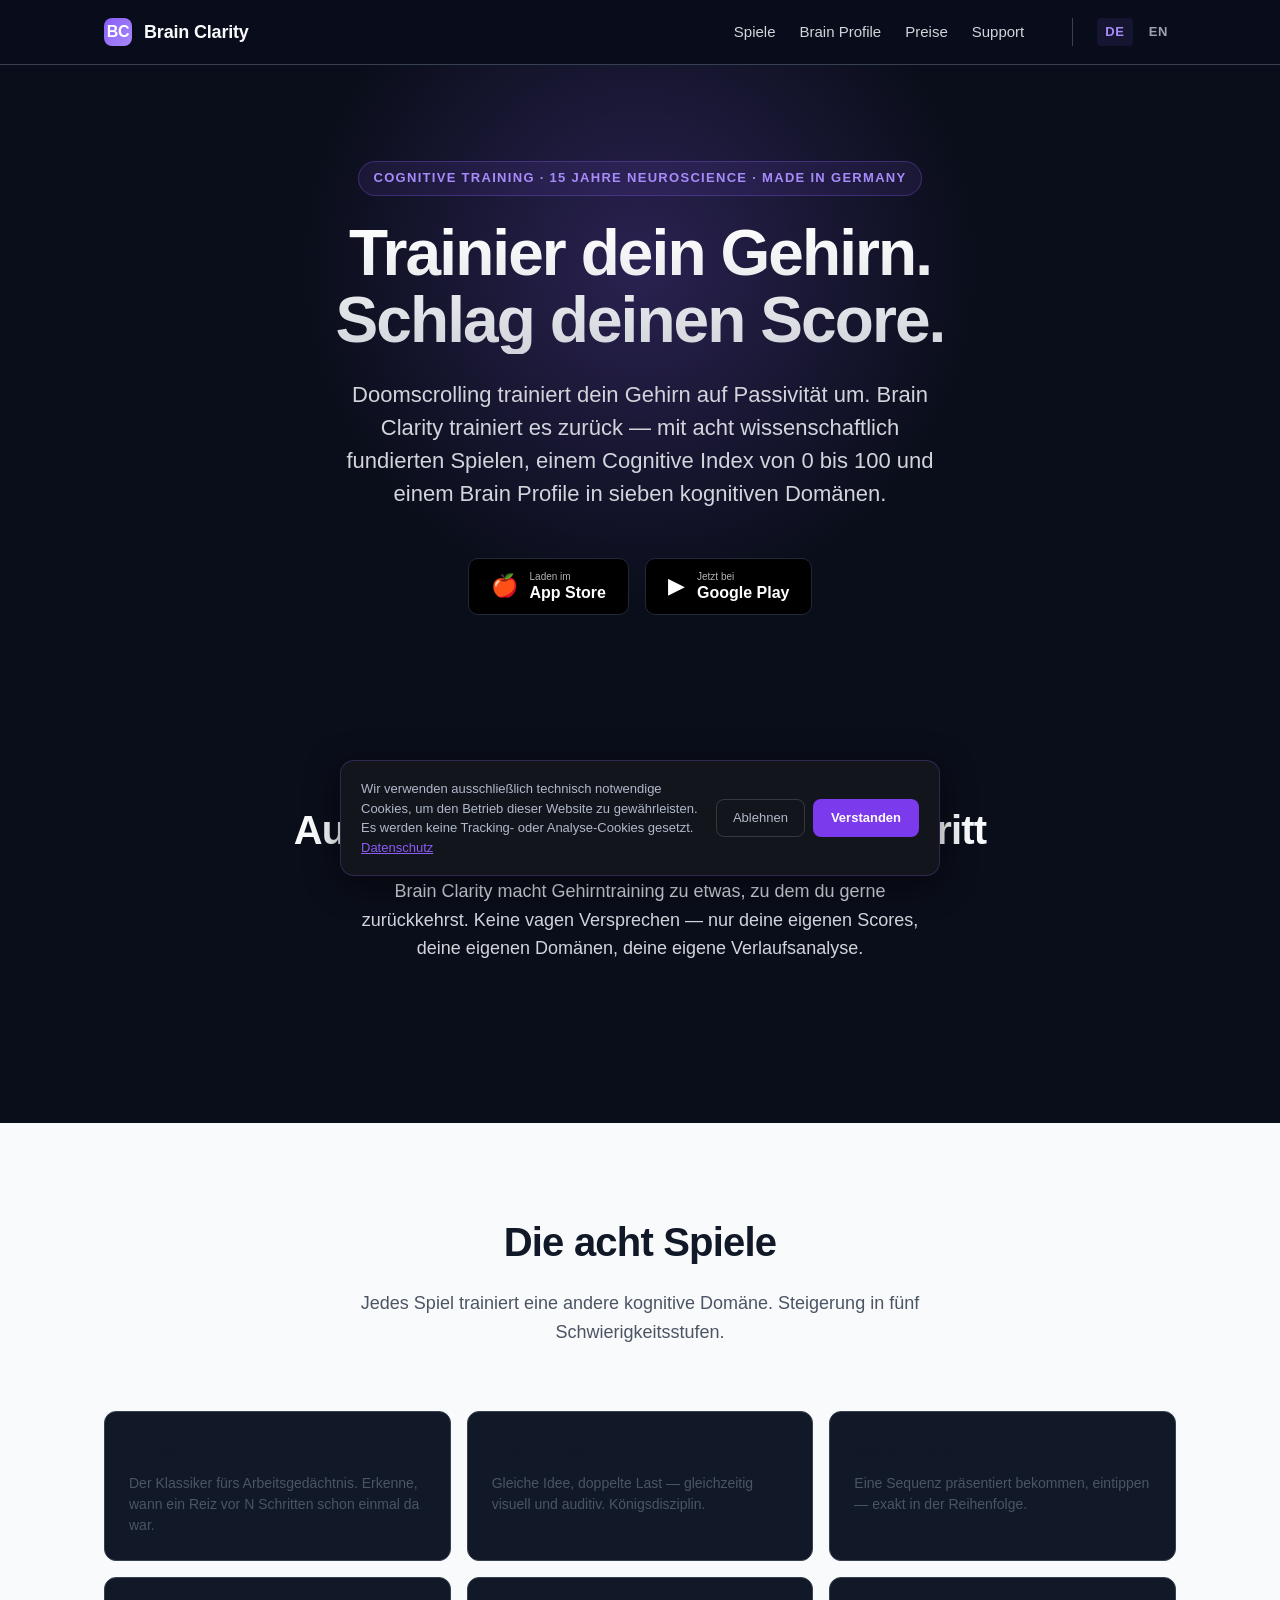
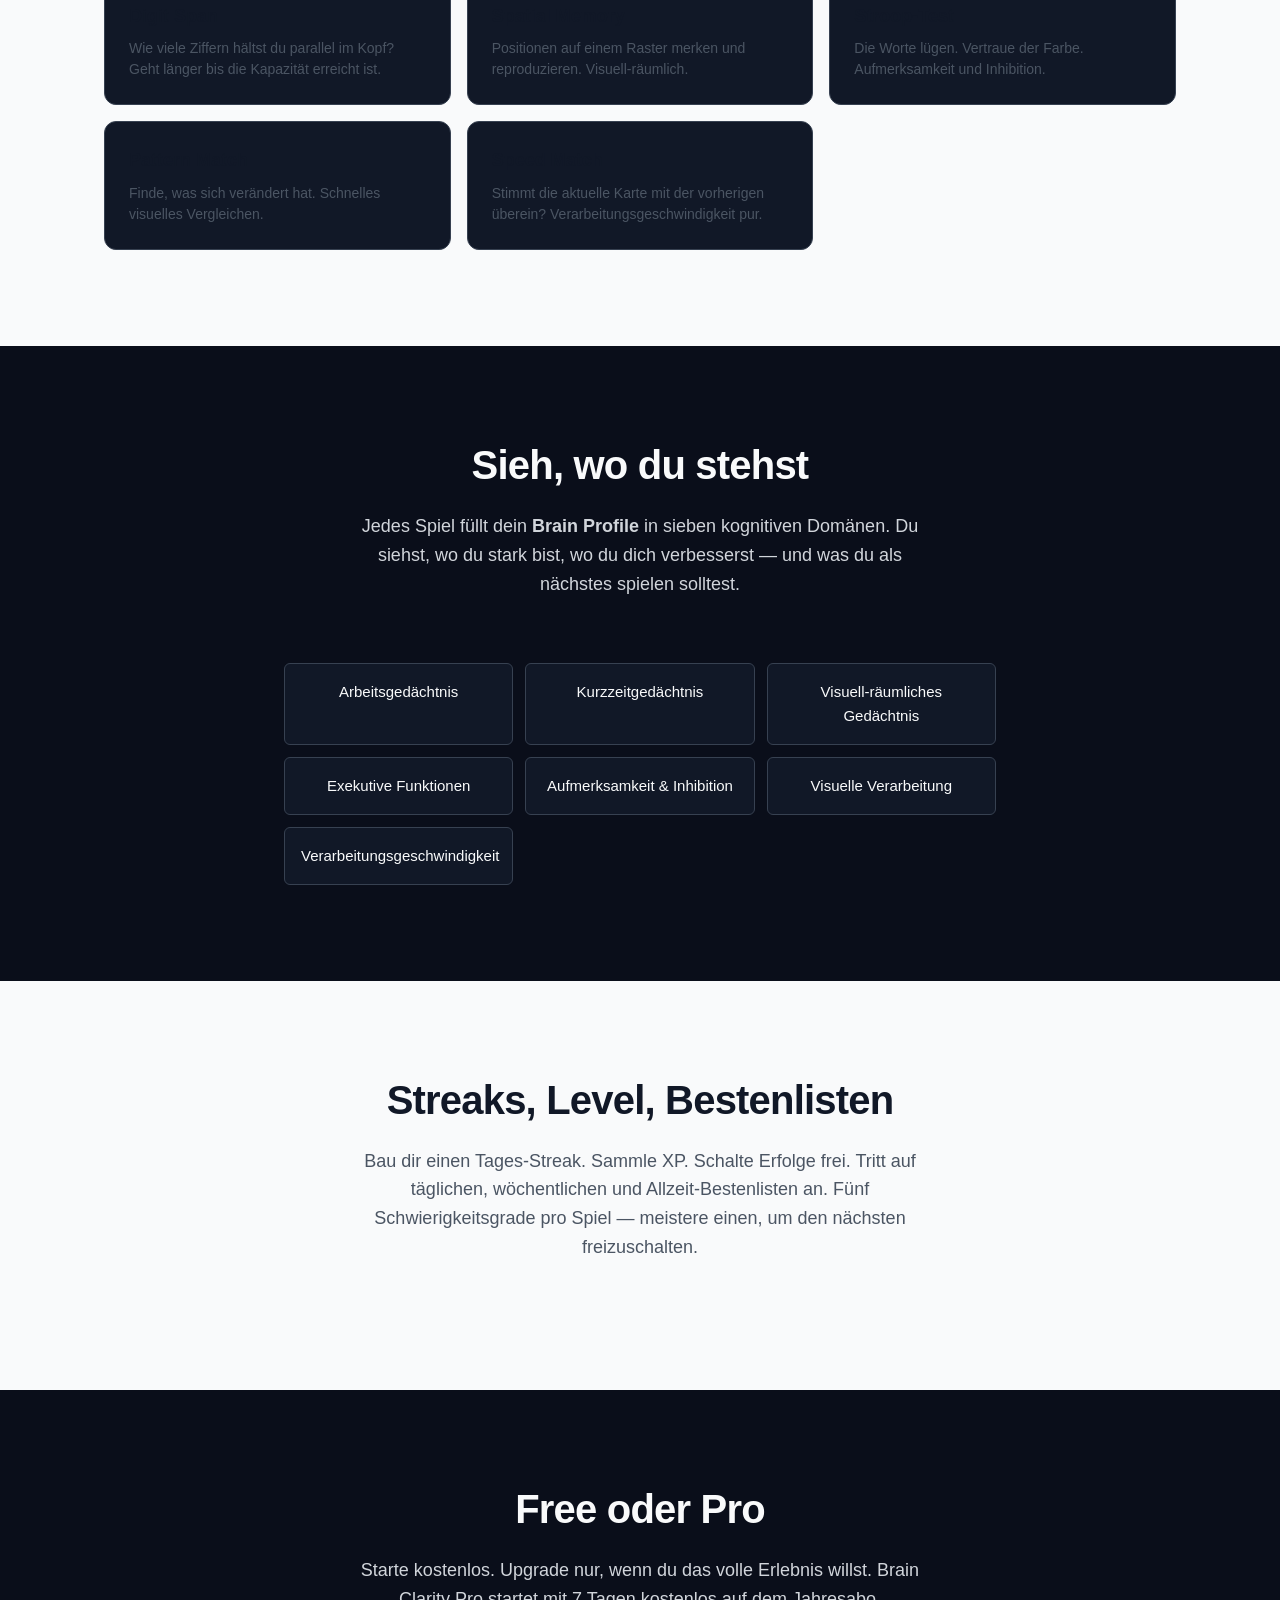
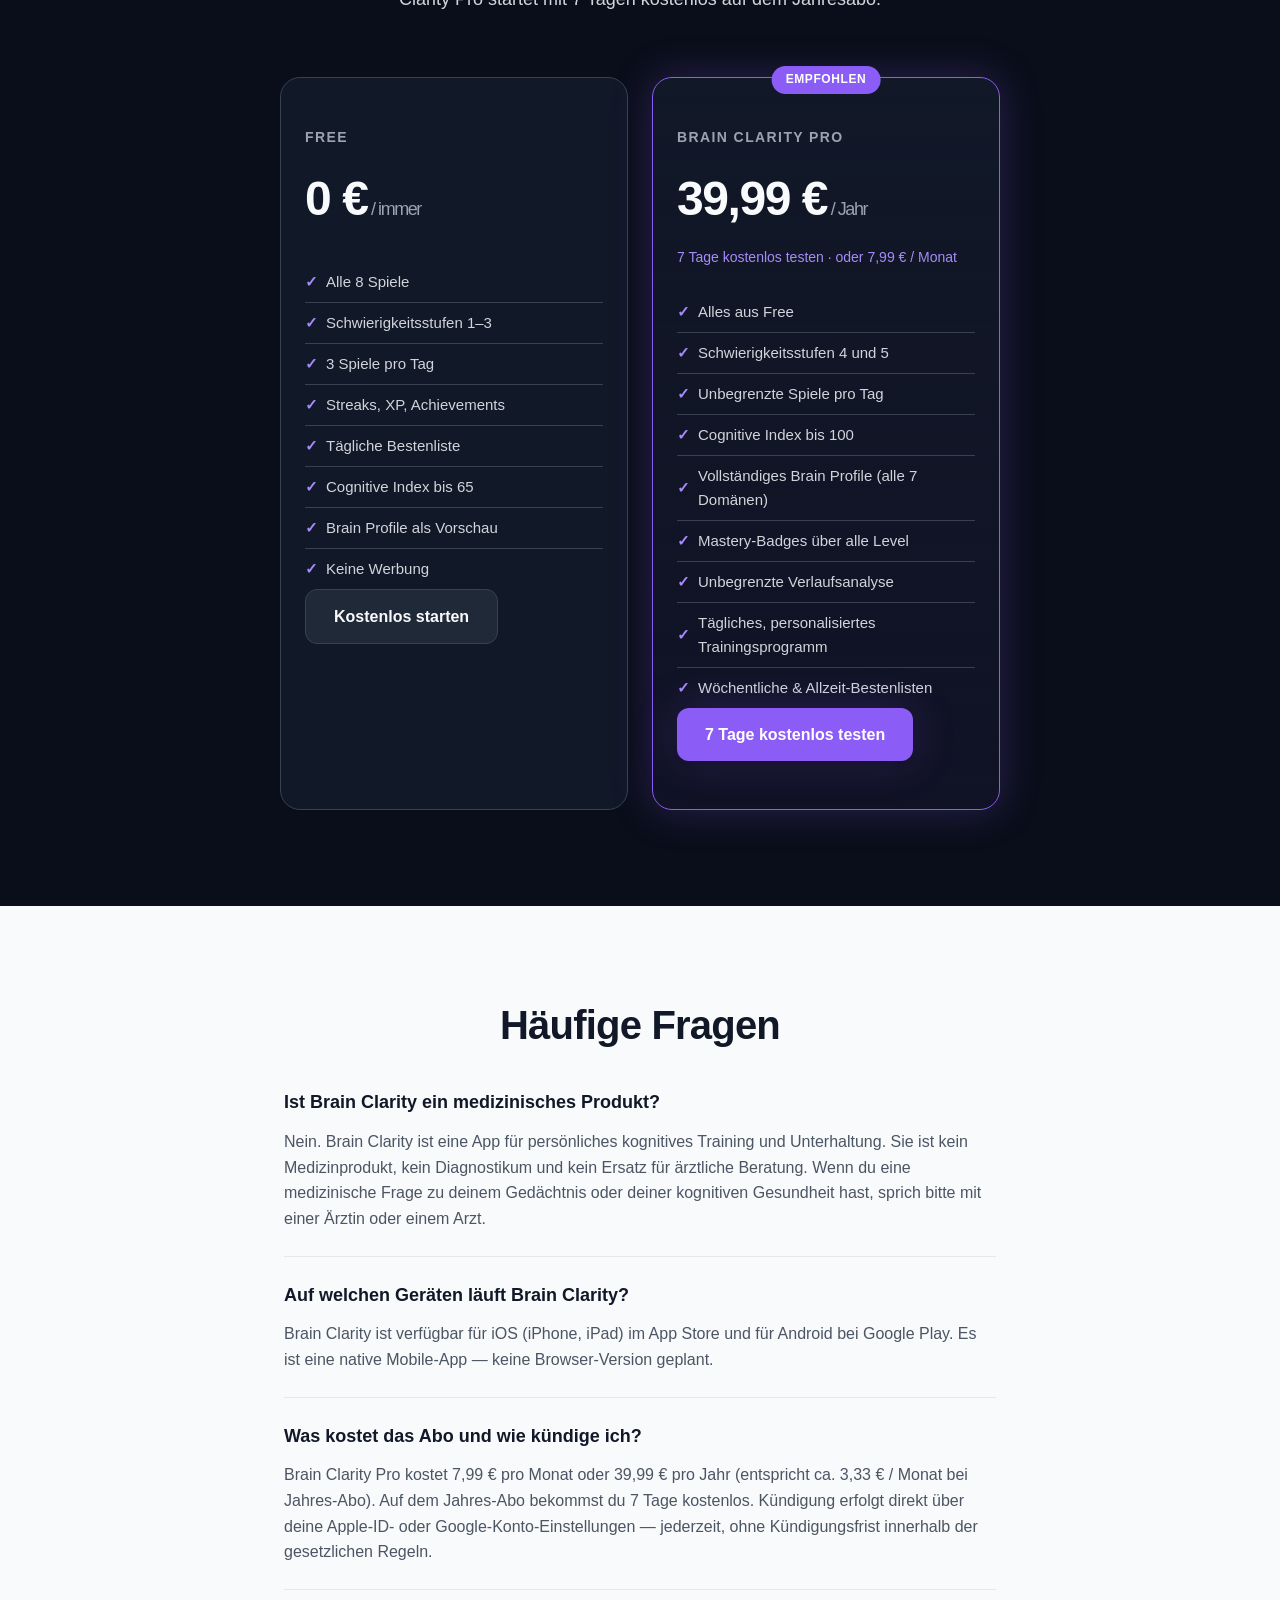
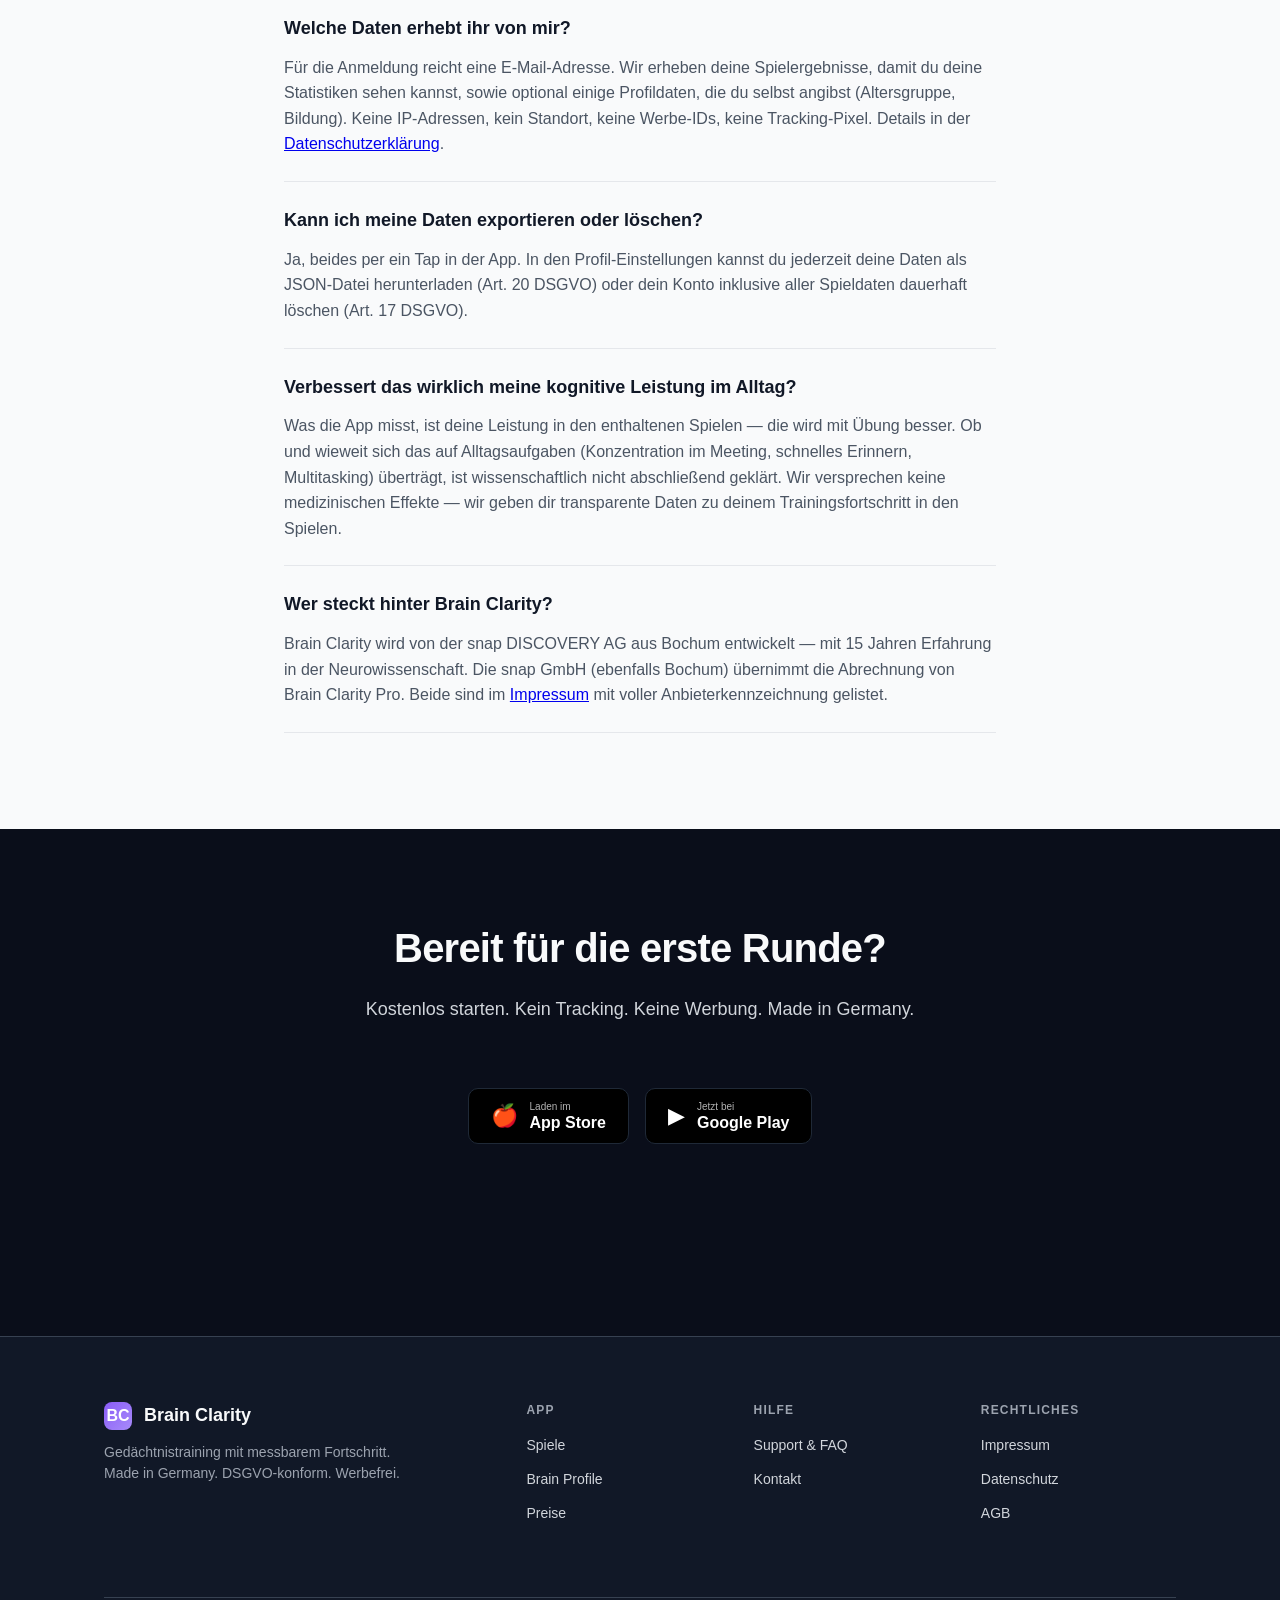
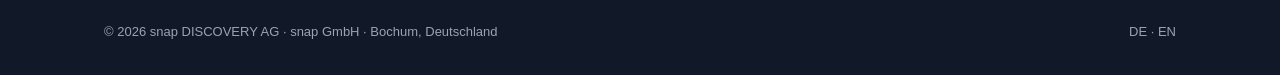
==== commit c609db18: "Update: Store-Links, Doomscrolling-Botschaft, 15 Jahre Neuroscience" ====
--- a/index.html
+++ b/index.html
@@ -12,7 +12,7 @@
   <meta property="og:description" content="Acht wissenschaftlich fundierte Gedächtnisspiele. Ein Cognitive Index von 0 bis 100.">
   <meta property="og:type" content="website">
   <meta property="og:locale" content="de_DE">
-  <meta property="og:url" content="https://brainclarity.snapdiscovery.de/">
+  <meta property="og:url" content="https://brainclarity.de/">
 
   <link rel="stylesheet" href="assets/styles.css">
 </head>
@@ -42,24 +42,25 @@
   <section class="hero">
     <div class="container">
       <div class="hero__content">
-        <span class="hero__eyebrow">Cognitive Training · Made in Germany</span>
-        <h1 class="hero__title">Trainier dein Gedächtnis. Schlag deinen Score.</h1>
+        <span class="hero__eyebrow">Cognitive Training · 15 Jahre Neuroscience · Made in Germany</span>
+        <h1 class="hero__title">Trainier dein Gehirn. Schlag deinen Score.</h1>
         <p class="hero__subtitle">
-          Acht wissenschaftlich fundierte Spiele. Ein Cognitive Index von 0 bis 100.
-          Tägliche Streaks und ein Brain Profile, das mit jeder Runde wächst.
+          Doomscrolling trainiert dein Gehirn auf Passivität um. Brain Clarity trainiert es zurück —
+          mit acht wissenschaftlich fundierten Spielen, einem Cognitive Index von 0 bis 100
+          und einem Brain Profile in sieben kognitiven Domänen.
         </p>
         <div class="hero__cta">
-          <a href="#" class="btn--store" aria-label="Bald im App Store">
+          <a href="https://apps.apple.com/us/app/brain-clarity/id6766831342" class="btn--store" aria-label="Im App Store laden" target="_blank" rel="noopener">
             <span class="btn--store__icon">🍎</span>
             <span class="btn--store__label">
-              <span class="btn--store__hint">Bald verfügbar im</span>
+              <span class="btn--store__hint">Laden im</span>
               <span class="btn--store__store">App Store</span>
             </span>
           </a>
-          <a href="#" class="btn--store" aria-label="Bald bei Google Play">
+          <a href="https://play.google.com/store/apps/details?id=de.snapdiscovery.brainclarity" class="btn--store" aria-label="Bei Google Play laden" target="_blank" rel="noopener">
             <span class="btn--store__icon">▶</span>
             <span class="btn--store__label">
-              <span class="btn--store__hint">Bald bei</span>
+              <span class="btn--store__hint">Jetzt bei</span>
               <span class="btn--store__store">Google Play</span>
             </span>
           </a>
@@ -178,6 +179,7 @@
             <li>Brain Profile als Vorschau</li>
             <li>Keine Werbung</li>
           </ul>
+          <a href="https://play.google.com/store/apps/details?id=de.snapdiscovery.brainclarity" class="btn btn--secondary" target="_blank" rel="noopener">Kostenlos starten</a>
         </div>
         <div class="plan plan--featured">
           <span class="plan__badge">Empfohlen</span>
@@ -195,6 +197,7 @@
             <li>Tägliches, personalisiertes Trainingsprogramm</li>
             <li>Wöchentliche &amp; Allzeit-Bestenlisten</li>
           </ul>
+          <a href="https://play.google.com/store/apps/details?id=de.snapdiscovery.brainclarity" class="btn btn--primary" target="_blank" rel="noopener">7 Tage kostenlos testen</a>
         </div>
       </div>
     </div>
@@ -219,8 +222,8 @@
         <div class="faq__item">
           <h3 class="faq__question">Auf welchen Geräten läuft Brain Clarity?</h3>
           <p class="faq__answer">
-            Brain Clarity erscheint zuerst für iOS (iPhone, iPad) und folgt kurze Zeit später
-            für Android. Es ist eine native Mobile-App — keine Browser-Version geplant.
+            Brain Clarity ist verfügbar für iOS (iPhone, iPad) im App Store und für Android bei Google Play.
+            Es ist eine native Mobile-App — keine Browser-Version geplant.
           </p>
         </div>
 
@@ -267,8 +270,9 @@
         <div class="faq__item">
           <h3 class="faq__question">Wer steckt hinter Brain Clarity?</h3>
           <p class="faq__answer">
-            Brain Clarity wird von der snap DISCOVERY AG aus Bochum entwickelt. Die snap GmbH
-            (ebenfalls Bochum) übernimmt die Abrechnung von Brain Clarity Pro. Beide sind im
+            Brain Clarity wird von der snap DISCOVERY AG aus Bochum entwickelt — mit 15 Jahren
+            Erfahrung in der Neurowissenschaft. Die snap GmbH (ebenfalls Bochum) übernimmt die
+            Abrechnung von Brain Clarity Pro. Beide sind im
             <a href="impressum.html">Impressum</a> mit voller Anbieterkennzeichnung gelistet.
           </p>
         </div>
@@ -282,11 +286,22 @@
     <div class="container-narrow" style="text-align: center;">
       <h2 class="section__title">Bereit für die erste Runde?</h2>
       <p class="section__subtitle">
-        Brain Clarity startet bald. Die App ist gerade im Release-Prozess.
+        Kostenlos starten. Kein Tracking. Keine Werbung. Made in Germany.
       </p>
       <div class="hero__cta">
-        <a href="mailto:weber@snapdiscovery.de?subject=Brain%20Clarity%20Launch-Info" class="btn btn--primary">
-          Sag mir, wenn's losgeht
+        <a href="https://apps.apple.com/us/app/brain-clarity/id6766831342" class="btn--store" aria-label="Im App Store laden" target="_blank" rel="noopener">
+          <span class="btn--store__icon">🍎</span>
+          <span class="btn--store__label">
+            <span class="btn--store__hint">Laden im</span>
+            <span class="btn--store__store">App Store</span>
+          </span>
+        </a>
+        <a href="https://play.google.com/store/apps/details?id=de.snapdiscovery.brainclarity" class="btn--store" aria-label="Bei Google Play laden" target="_blank" rel="noopener">
+          <span class="btn--store__icon">▶</span>
+          <span class="btn--store__label">
+            <span class="btn--store__hint">Jetzt bei</span>
+            <span class="btn--store__store">Google Play</span>
+          </span>
         </a>
       </div>
     </div>
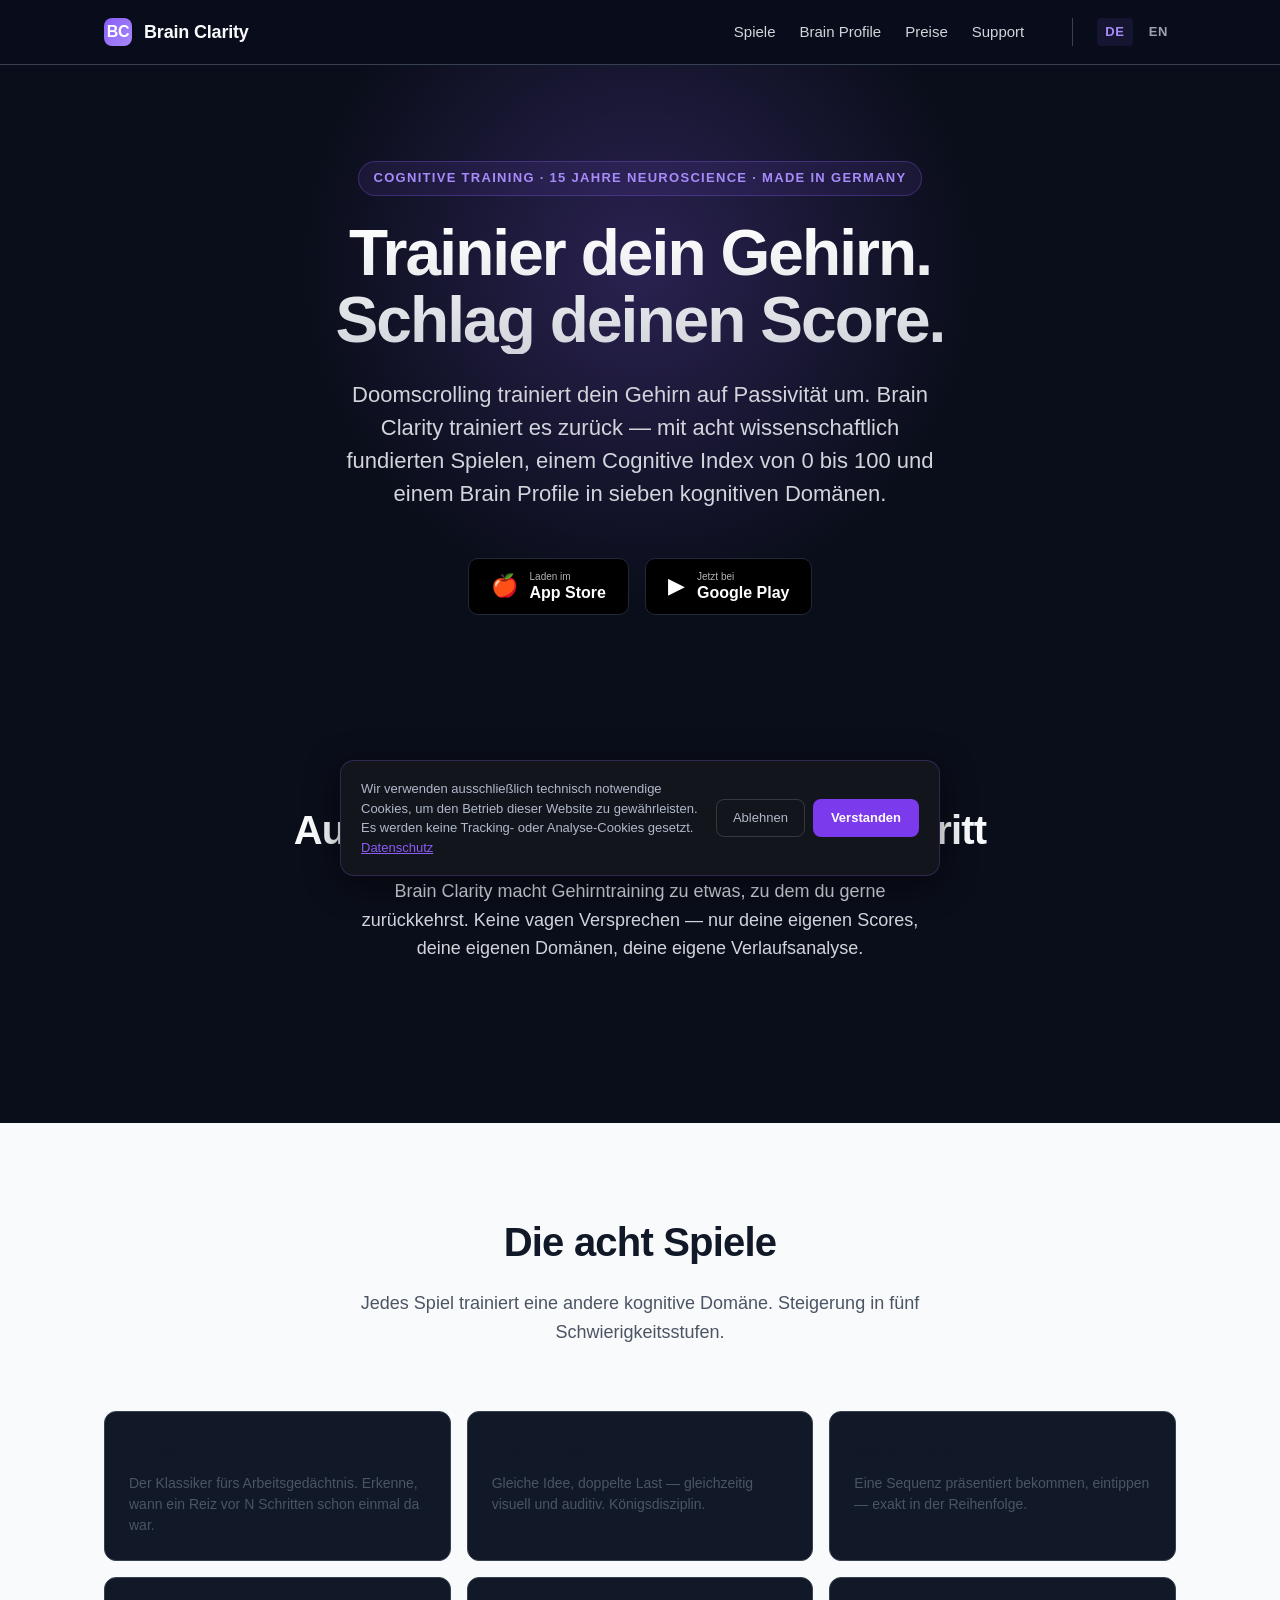
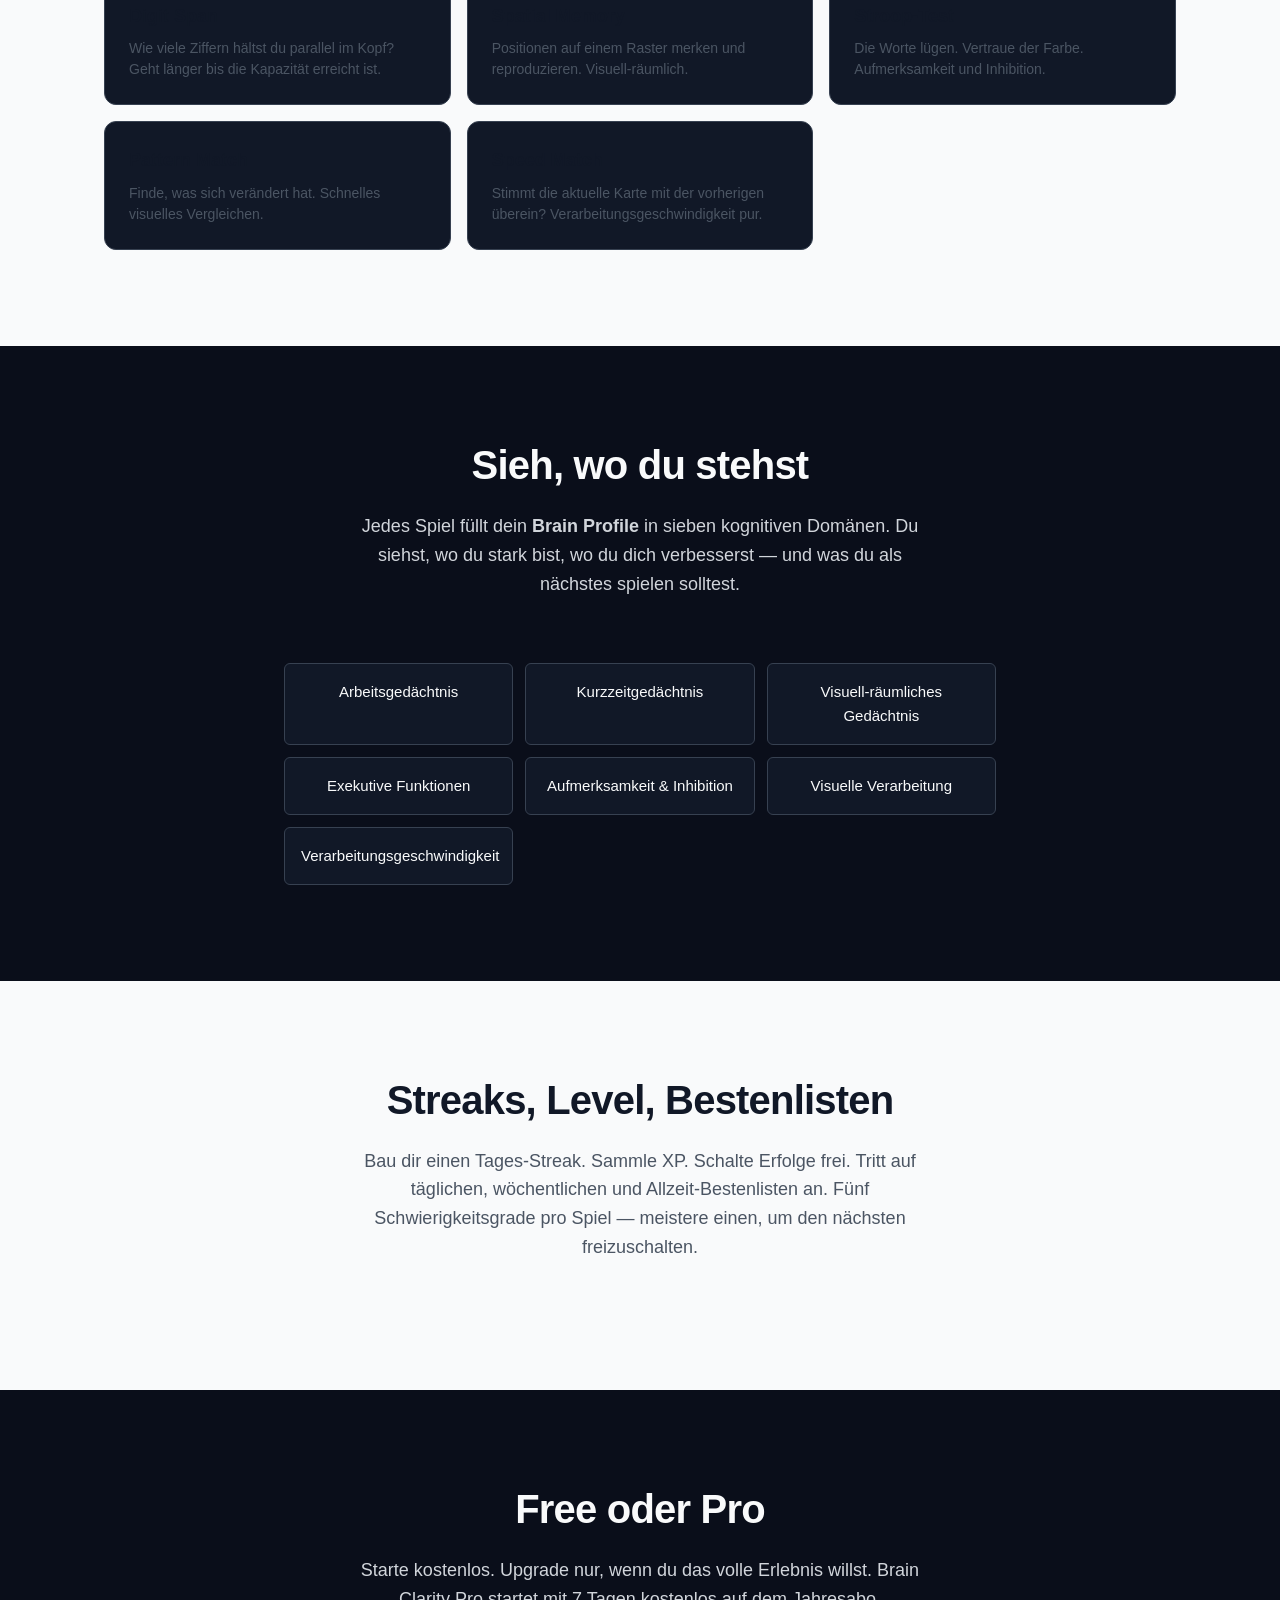
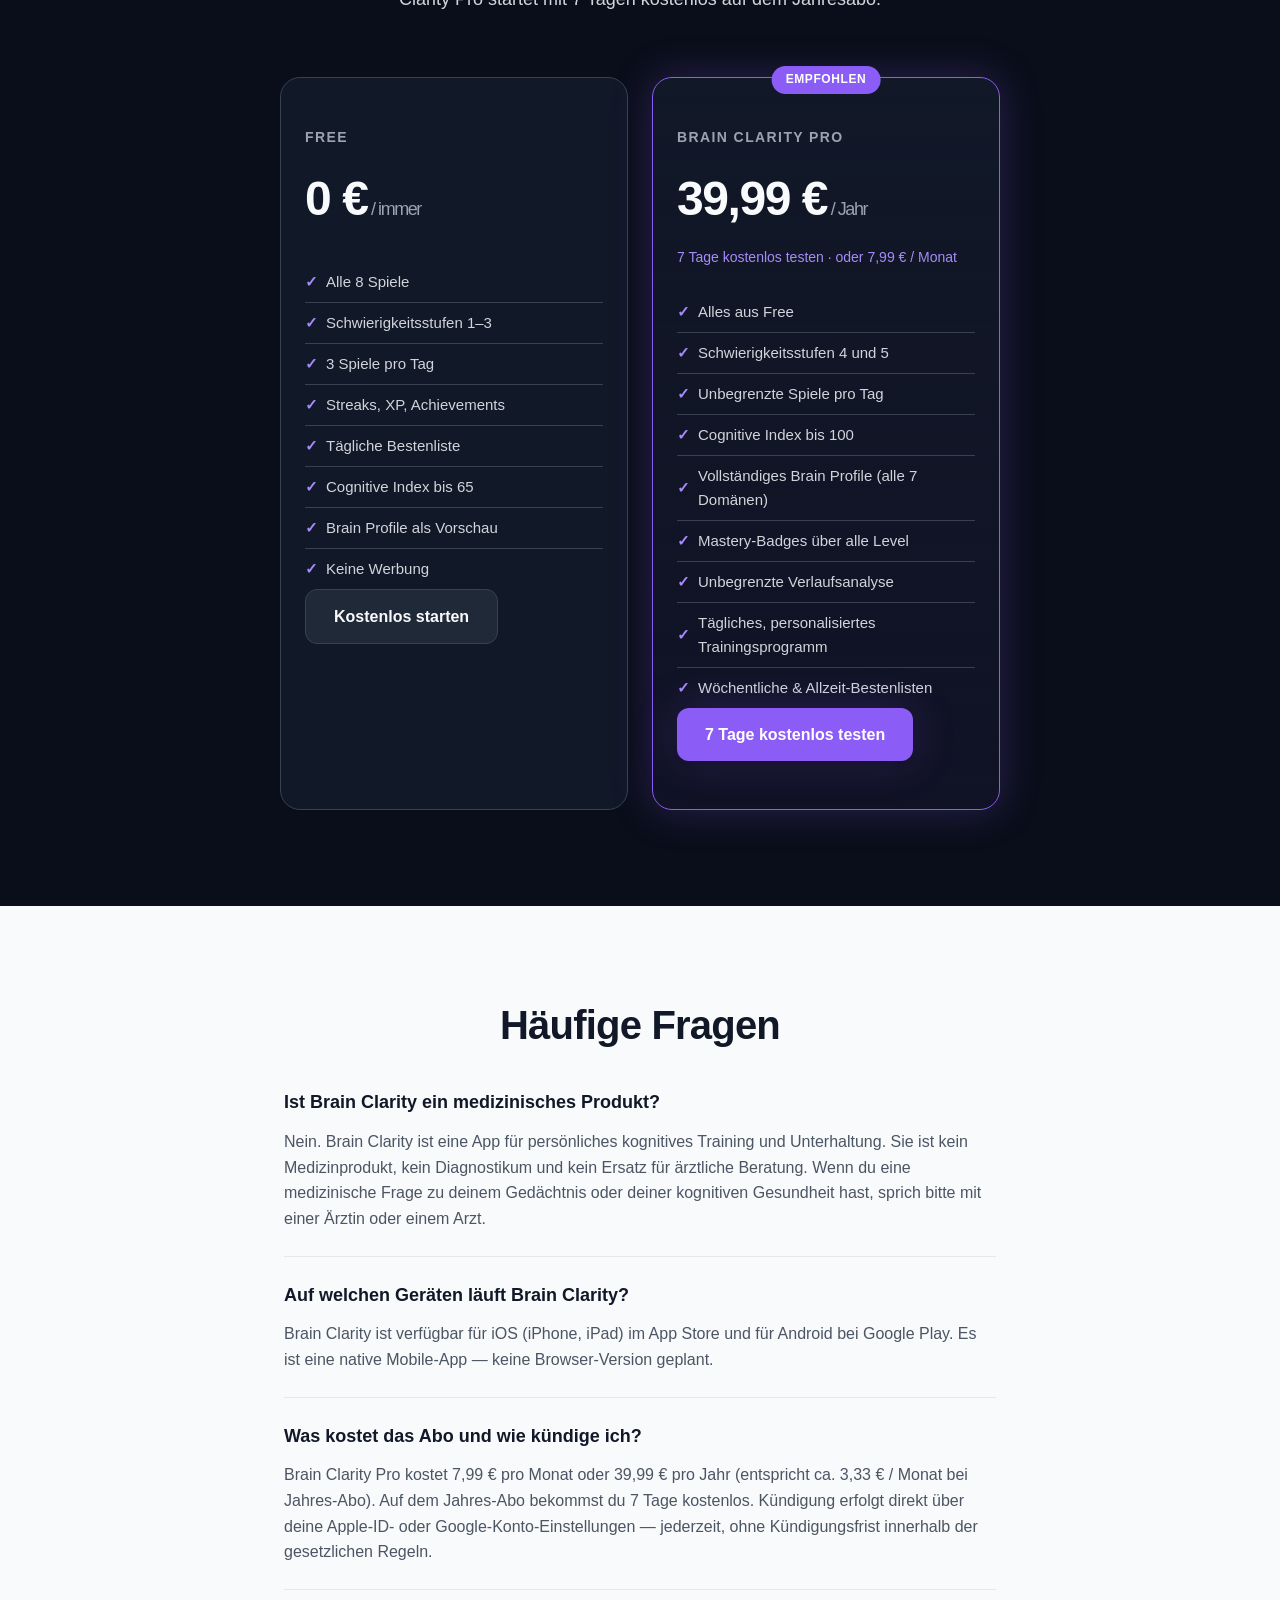
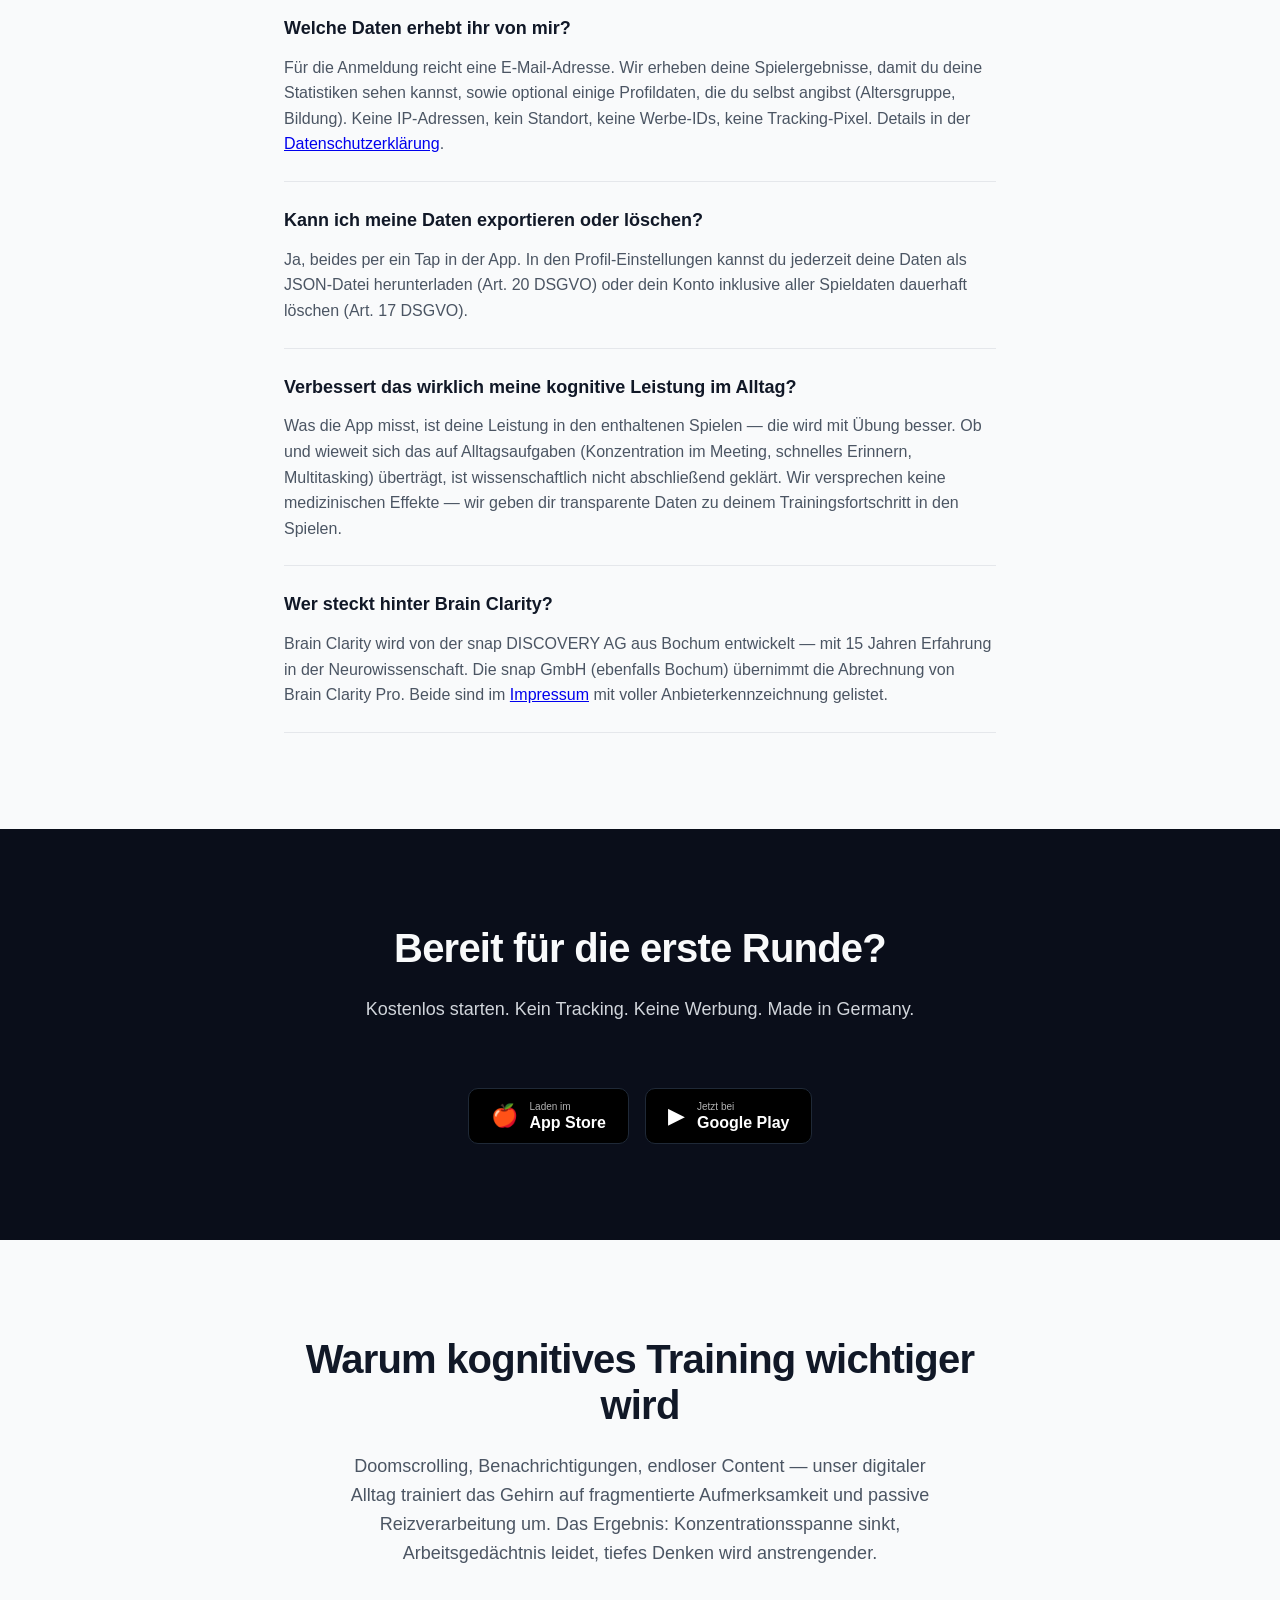
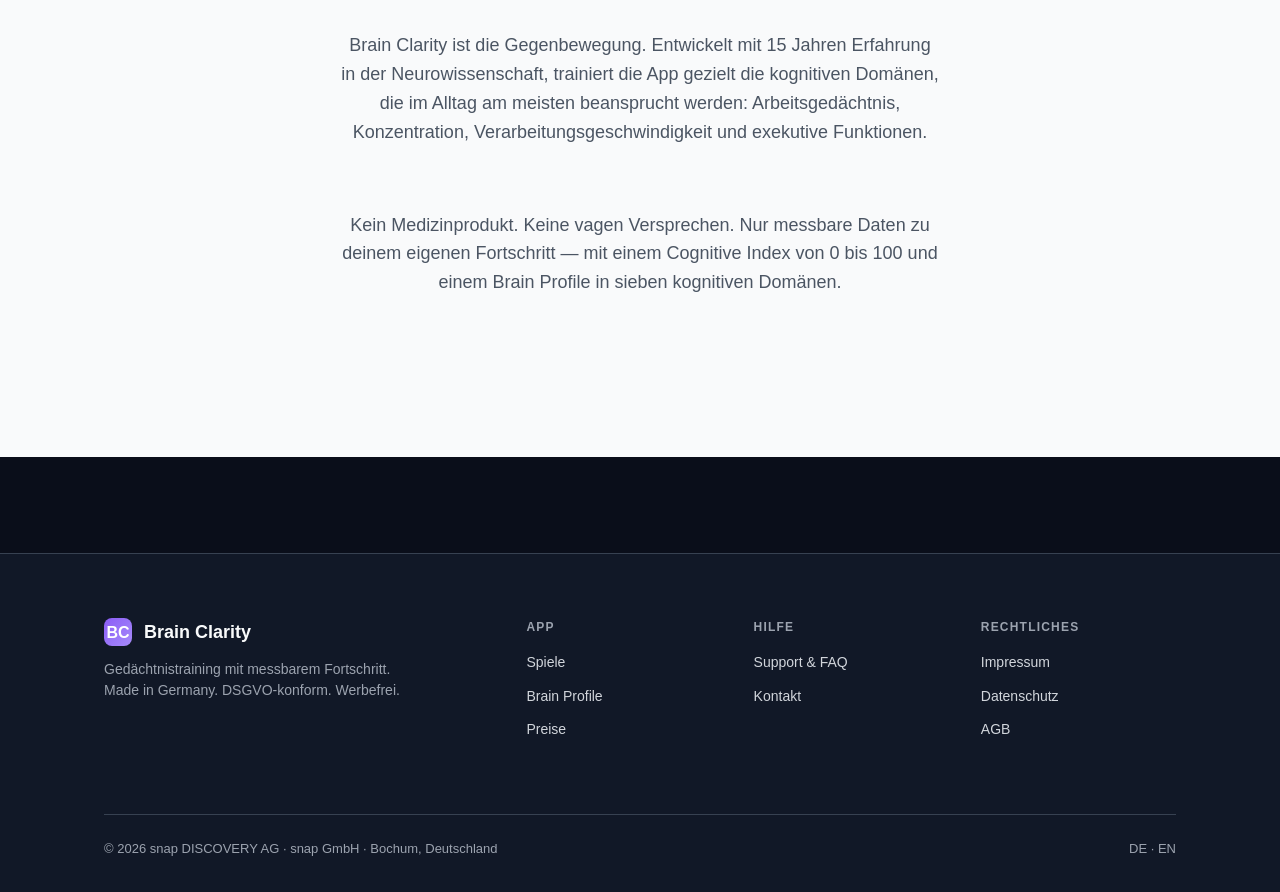
==== commit b02f7ffe: "SEO: Schema.org, Meta Tags, keyword-reicher Content" ====
--- a/index.html
+++ b/index.html
@@ -3,16 +3,77 @@
 <head>
   <meta charset="UTF-8">
   <meta name="viewport" content="width=device-width, initial-scale=1.0">
-  <title>Brain Clarity — Gedächtnistraining mit messbarem Fortschritt</title>
-  <meta name="description" content="Acht wissenschaftlich fundierte Gedächtnisspiele. Ein Cognitive Index von 0 bis 100. Tägliche Streaks, Bestenlisten und ein Brain Profile, das mit jeder Runde wächst.">
+  <title>Brain Clarity – Gehirntraining App | Kognitives Training mit messbarem Fortschritt</title>
+  <meta name="description" content="Gehirntraining App mit 15 Jahren Neurowissenschaft. 8 wissenschaftlich fundierte Spiele trainieren Gedächtnis, Konzentration & kognitive Leistung. Kostenlos starten. Made in Germany.">
+  <meta name="keywords" content="Gehirntraining App, kognitives Training, Gedächtnis trainieren, N-Back, Stroop Test, Konzentration verbessern, Brain Training, Neurowissenschaft, kognitive Leistung">
   <meta name="theme-color" content="#0a0e1a">
+  <link rel="canonical" href="https://brainclarity.de/">
 
   <!-- Open Graph -->
-  <meta property="og:title" content="Brain Clarity — Gedächtnistraining mit messbarem Fortschritt">
-  <meta property="og:description" content="Acht wissenschaftlich fundierte Gedächtnisspiele. Ein Cognitive Index von 0 bis 100.">
+  <meta property="og:title" content="Brain Clarity – Gehirntraining App | Kognitives Training">
+  <meta property="og:description" content="Gehirntraining App mit 15 Jahren Neurowissenschaft. 8 Spiele trainieren Gedächtnis, Konzentration & kognitive Leistung. Kostenlos. Made in Germany.">
   <meta property="og:type" content="website">
   <meta property="og:locale" content="de_DE">
   <meta property="og:url" content="https://brainclarity.de/">
+  <meta property="og:image" content="https://brainclarity.de/assets/og-image.png">
+
+  <!-- Twitter Card -->
+  <meta name="twitter:card" content="summary_large_image">
+  <meta name="twitter:title" content="Brain Clarity – Gehirntraining App">
+  <meta name="twitter:description" content="8 wissenschaftlich fundierte Spiele. Kognitiver Index. Brain Profile. Kostenlos starten.">
+
+  <!-- Schema.org: MobileApplication -->
+  <script type="application/ld+json">
+  {
+    "@context": "https://schema.org",
+    "@type": "MobileApplication",
+    "name": "Brain Clarity",
+    "description": "Gehirntraining App mit 8 wissenschaftlich fundierten Spielen. Trainiert Gedächtnis, Konzentration, Verarbeitungsgeschwindigkeit und 4 weitere kognitive Domänen. Entwickelt mit 15 Jahren Neurowissenschaft.",
+    "applicationCategory": "HealthApplication",
+    "operatingSystem": "iOS, Android",
+    "offers": [
+      {
+        "@type": "Offer",
+        "price": "0",
+        "priceCurrency": "EUR",
+        "name": "Free"
+      },
+      {
+        "@type": "Offer",
+        "price": "39.99",
+        "priceCurrency": "EUR",
+        "name": "Brain Clarity Pro (Jahresabo)"
+      }
+    ],
+    "url": "https://brainclarity.de",
+    "installUrl": [
+      "https://apps.apple.com/us/app/brain-clarity/id6766831342",
+      "https://play.google.com/store/apps/details?id=de.snapdiscovery.brainclarity"
+    ],
+    "author": {
+      "@type": "Organization",
+      "name": "snap DISCOVERY AG",
+      "url": "https://brainclarity.de"
+    },
+    "inLanguage": ["de", "en"],
+    "countriesSupported": "DE, AT, CH"
+  }
+  </script>
+
+  <!-- Schema.org: Organization -->
+  <script type="application/ld+json">
+  {
+    "@context": "https://schema.org",
+    "@type": "Organization",
+    "name": "snap DISCOVERY AG",
+    "url": "https://brainclarity.de",
+    "logo": "https://brainclarity.de/assets/logo.png",
+    "sameAs": [
+      "https://play.google.com/store/apps/details?id=de.snapdiscovery.brainclarity",
+      "https://apps.apple.com/us/app/brain-clarity/id6766831342"
+    ]
+  }
+  </script>
 
   <link rel="stylesheet" href="assets/styles.css">
 </head>
@@ -307,6 +368,22 @@
     </div>
   </section>
 
+  <!-- ─────────────────────────── SEO Content ─────────────────────────── -->
+  <section class="section section--light">
+    <div class="container-narrow">
+      <h2 class="section__title">Warum kognitives Training wichtiger wird</h2>
+      <p class="section__subtitle">
+        Doomscrolling, Benachrichtigungen, endloser Content — unser digitaler Alltag trainiert das Gehirn auf fragmentierte Aufmerksamkeit und passive Reizverarbeitung um. Das Ergebnis: Konzentrationsspanne sinkt, Arbeitsgedächtnis leidet, tiefes Denken wird anstrengender.
+      </p>
+      <p class="section__subtitle">
+        Brain Clarity ist die Gegenbewegung. Entwickelt mit 15 Jahren Erfahrung in der Neurowissenschaft, trainiert die App gezielt die kognitiven Domänen, die im Alltag am meisten beansprucht werden: Arbeitsgedächtnis, Konzentration, Verarbeitungsgeschwindigkeit und exekutive Funktionen.
+      </p>
+      <p class="section__subtitle">
+        Kein Medizinprodukt. Keine vagen Versprechen. Nur messbare Daten zu deinem eigenen Fortschritt — mit einem Cognitive Index von 0 bis 100 und einem Brain Profile in sieben kognitiven Domänen.
+      </p>
+    </div>
+  </section>
+
   <!-- ─────────────────────────── Footer ─────────────────────────── -->
   <footer class="footer">
     <div class="container">
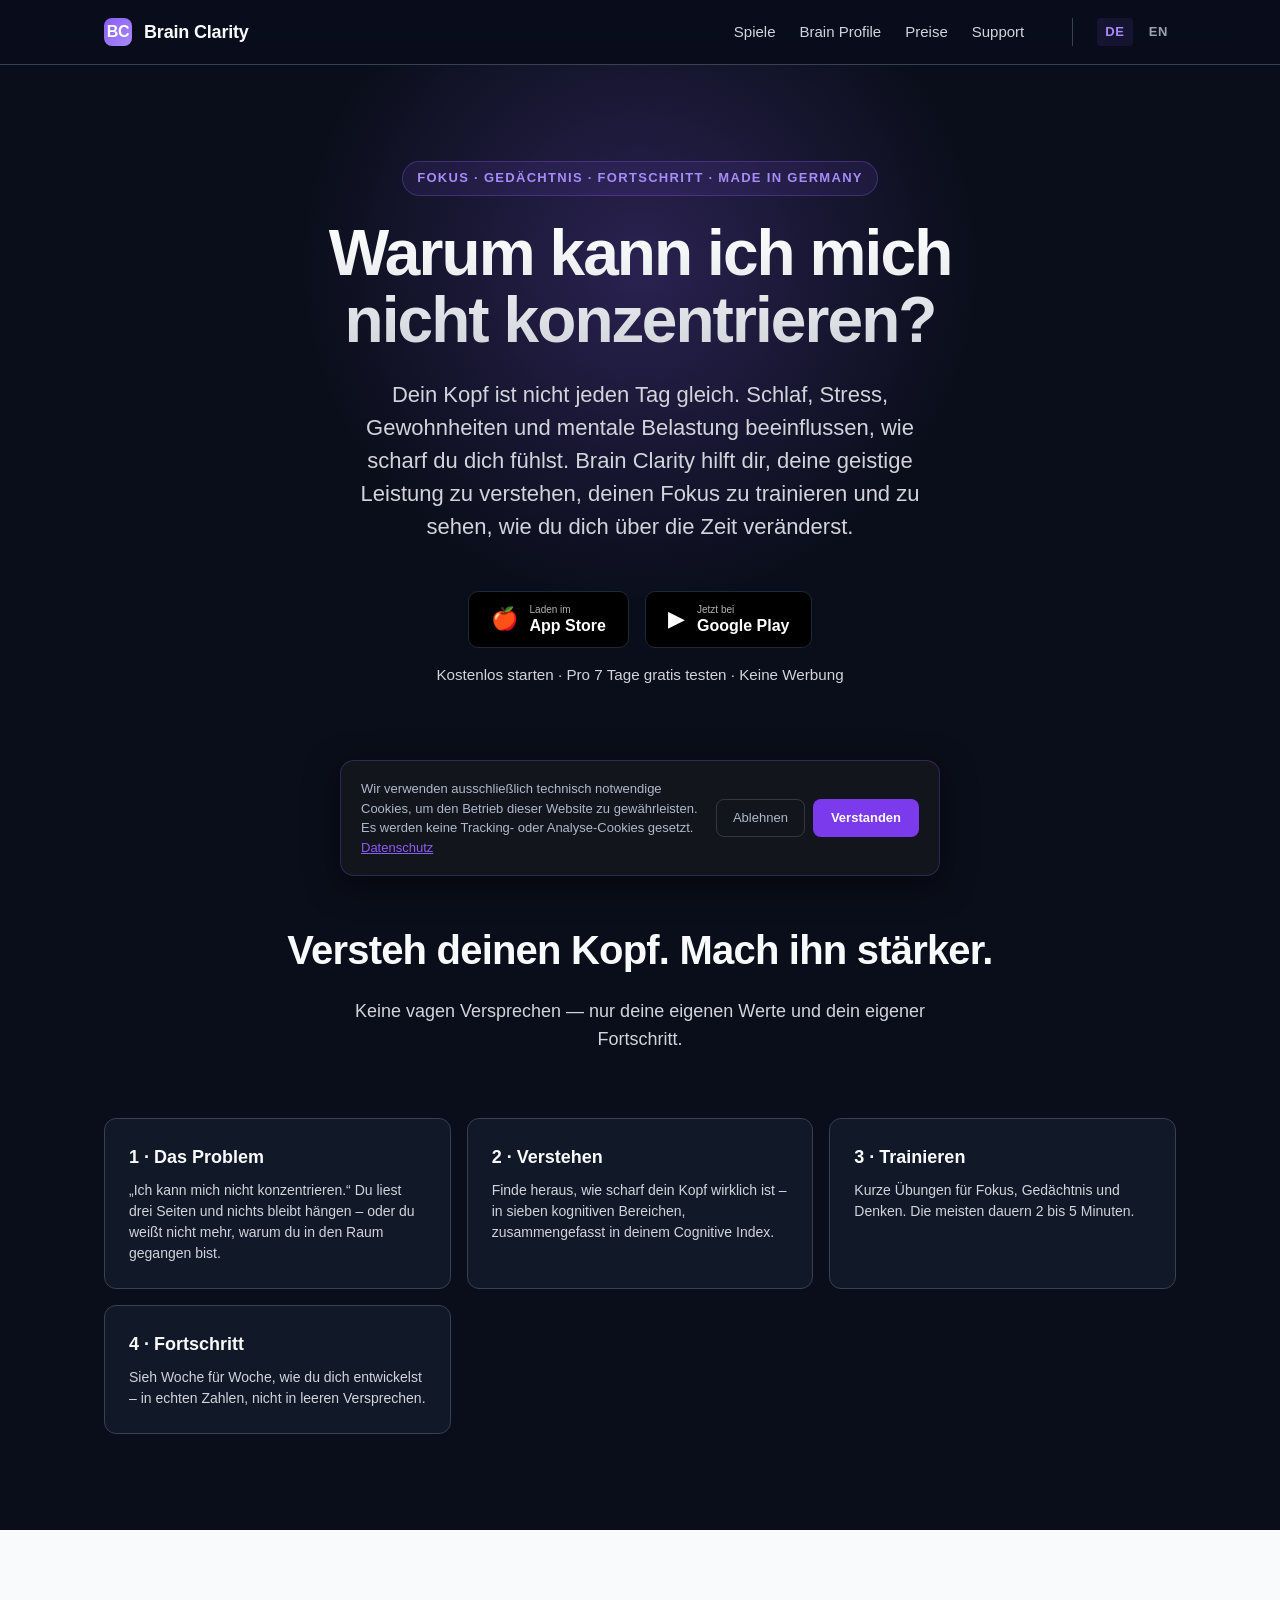
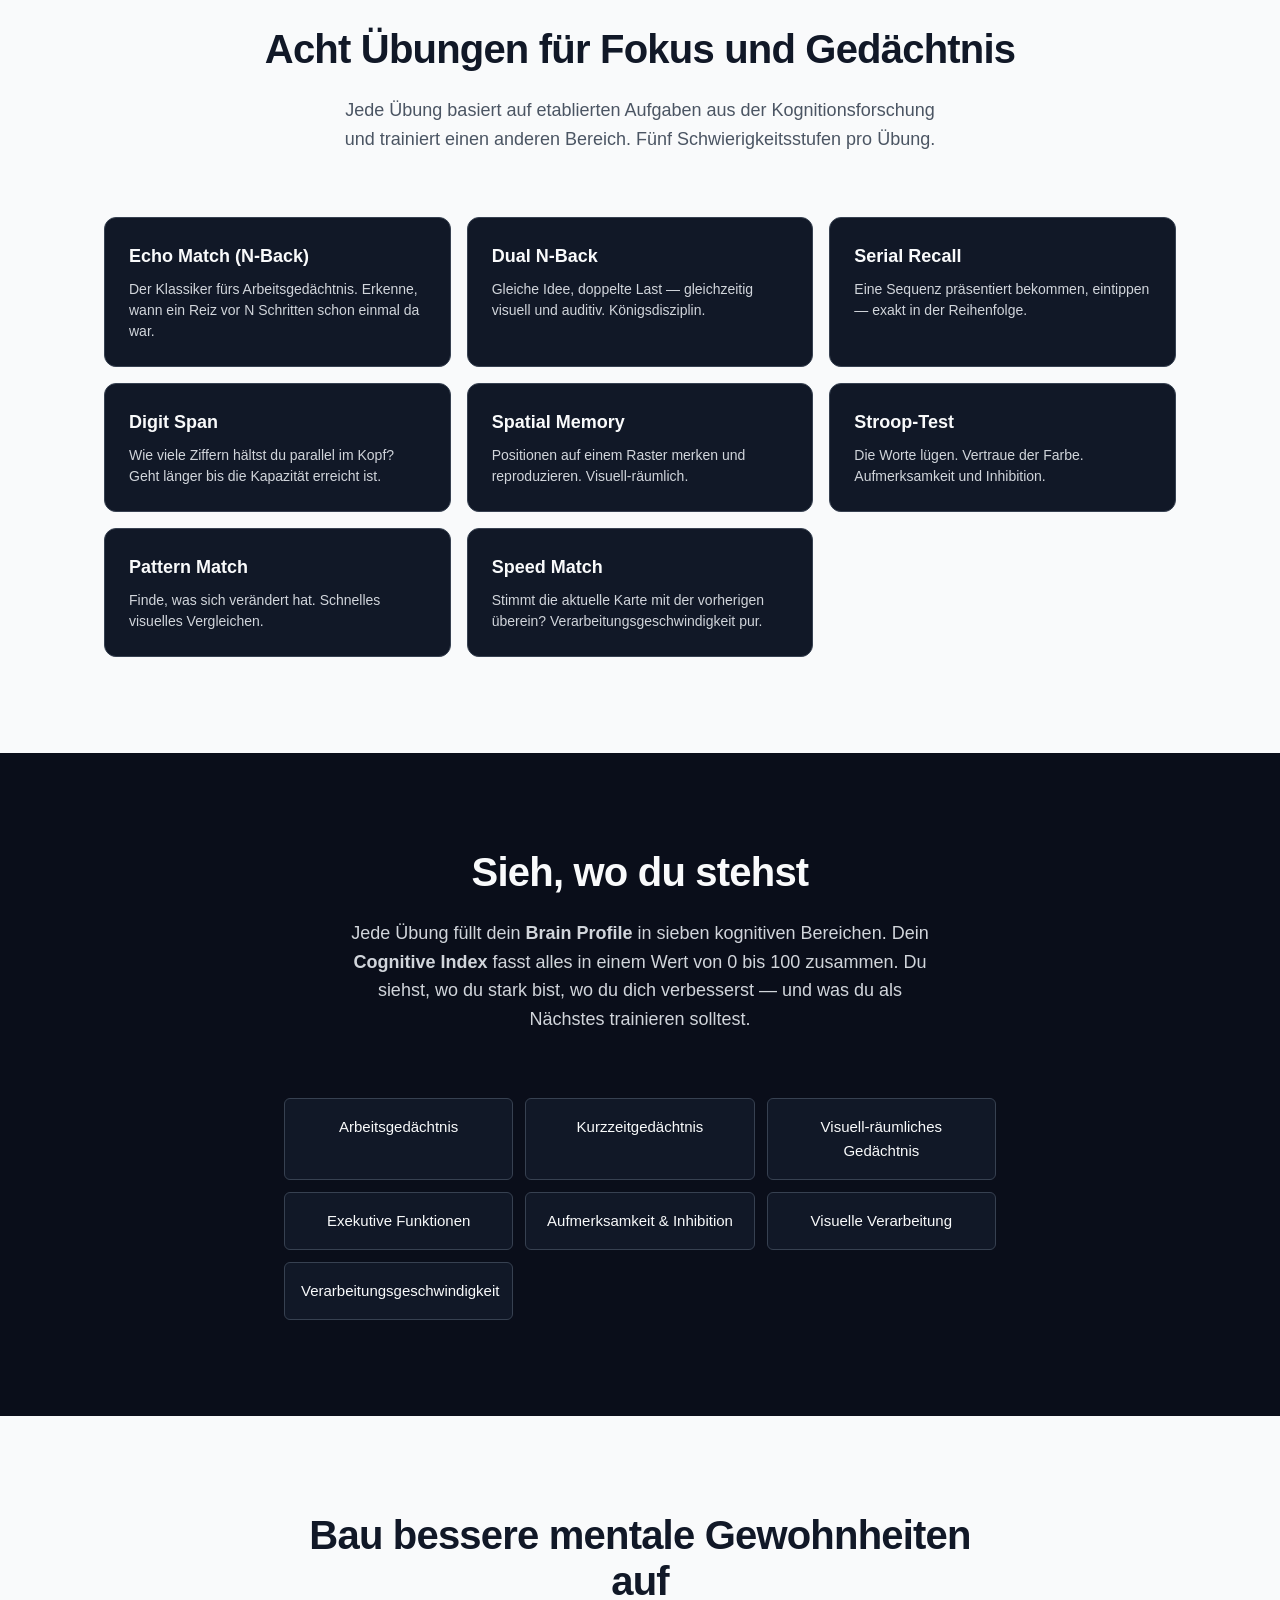
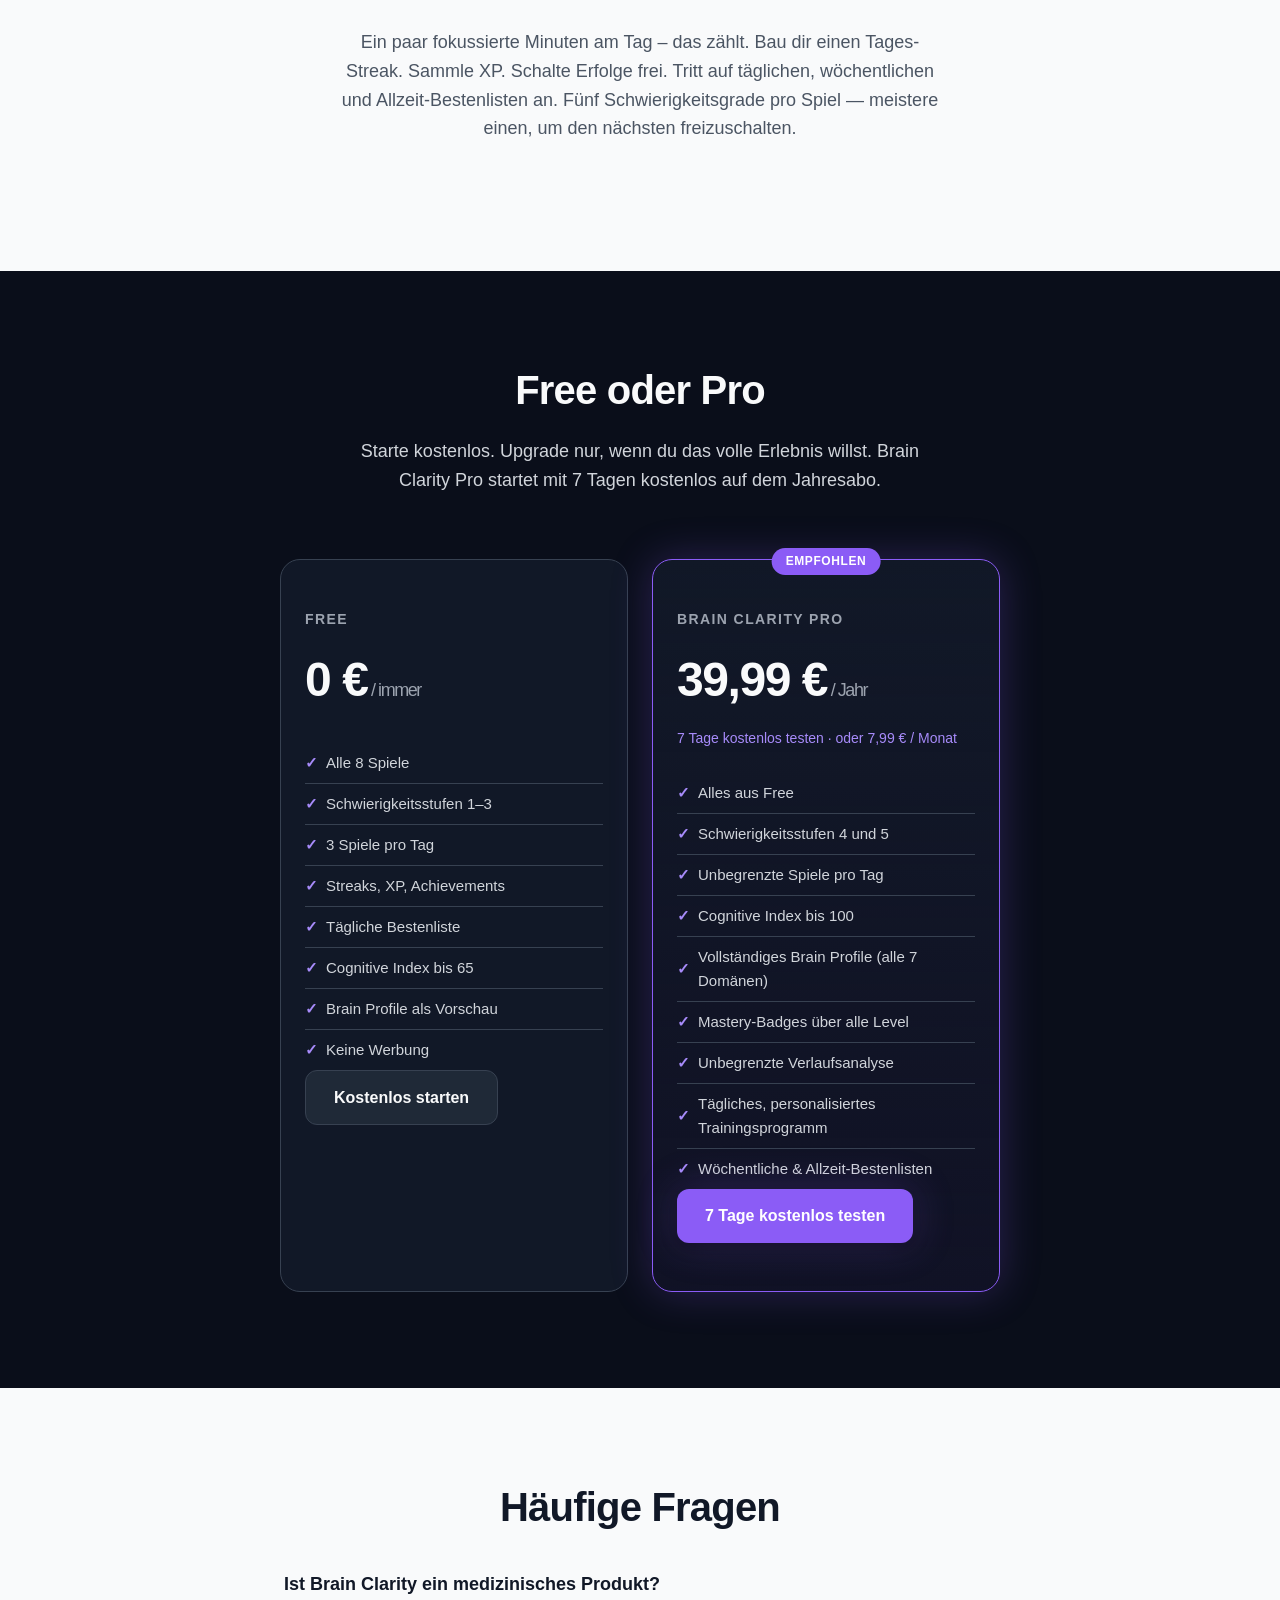
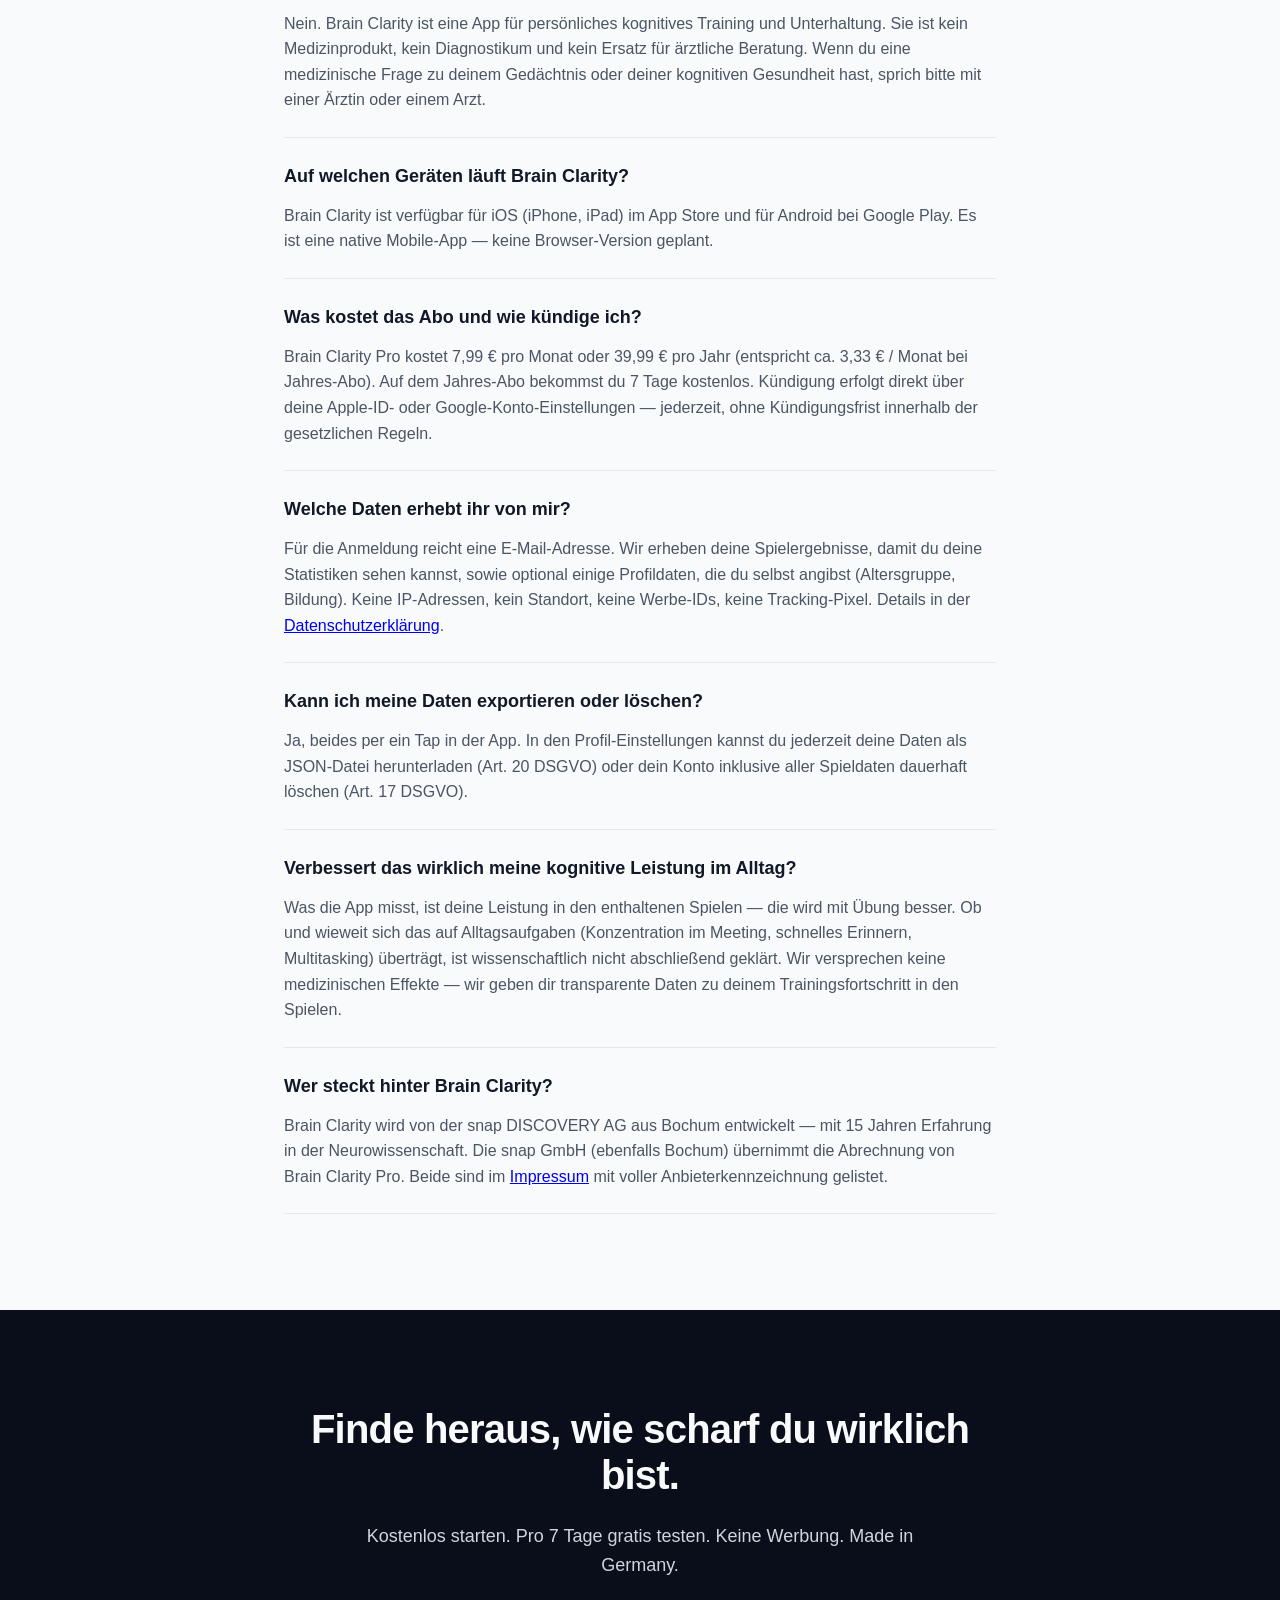
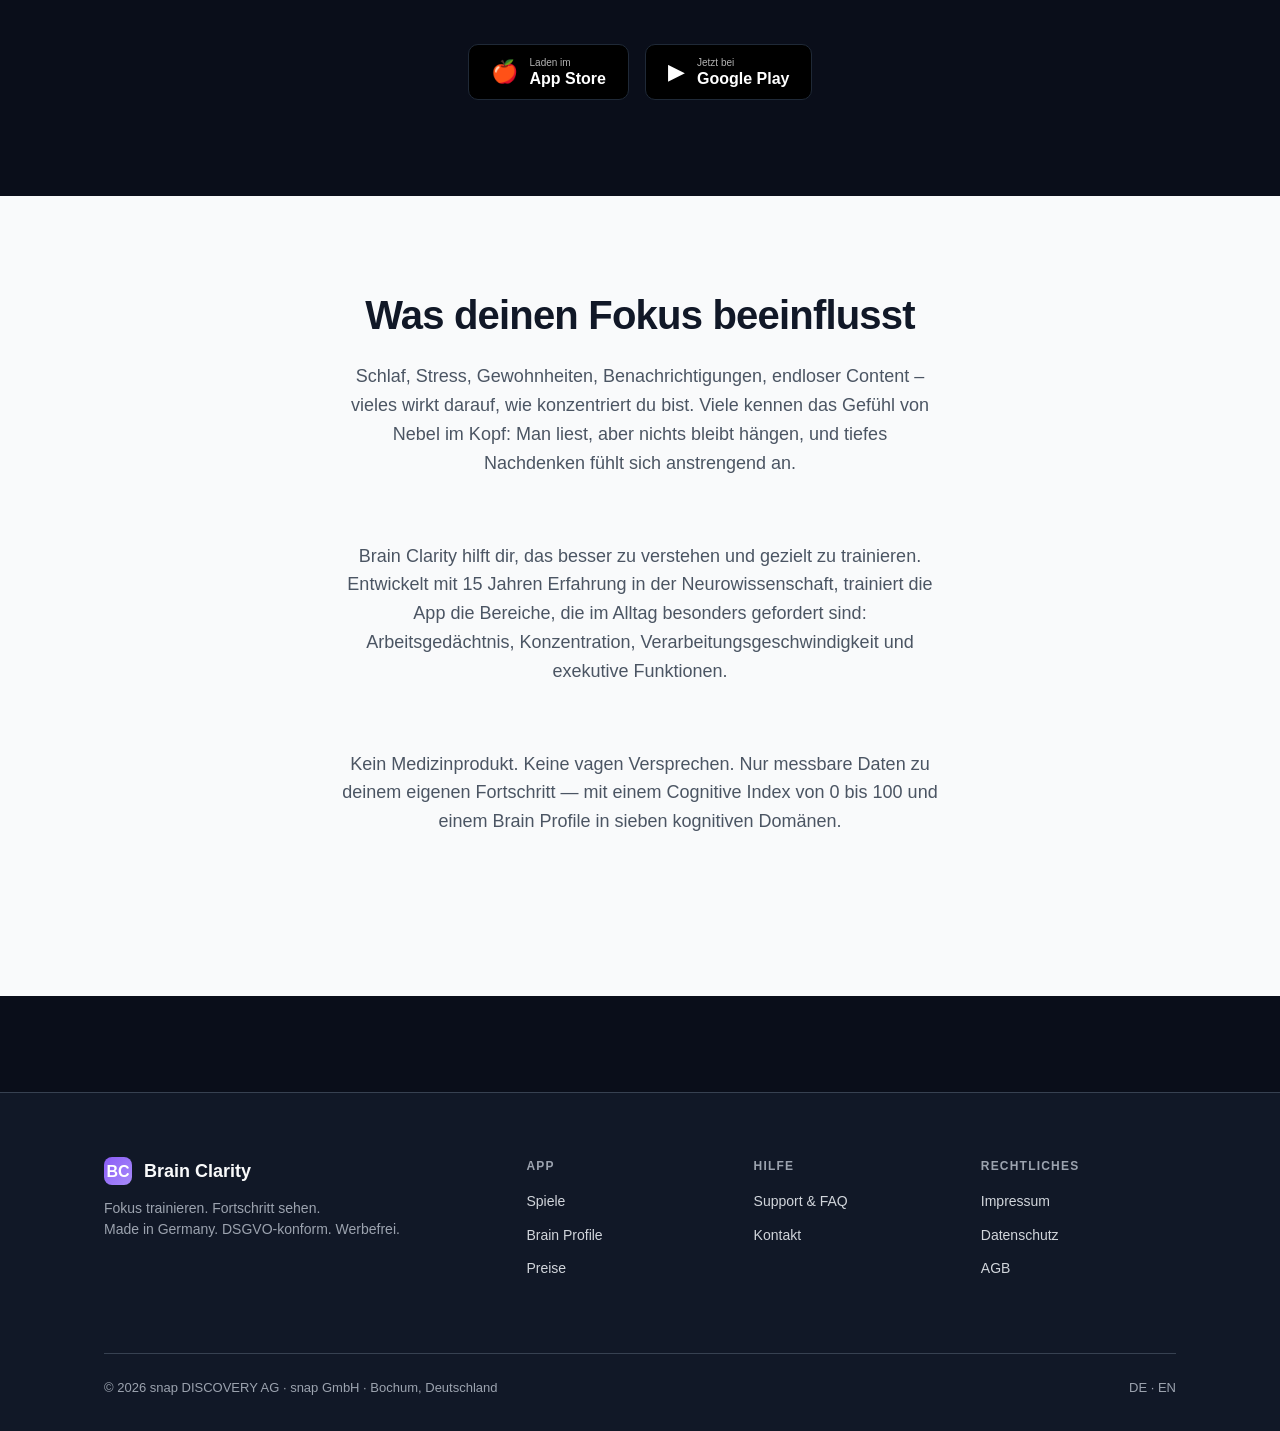
==== commit b74ef330: "Add files via upload" ====
--- a/index.html
+++ b/index.html
@@ -3,15 +3,18 @@
 <head>
   <meta charset="UTF-8">
   <meta name="viewport" content="width=device-width, initial-scale=1.0">
-  <title>Brain Clarity – Gehirntraining App | Kognitives Training mit messbarem Fortschritt</title>
-  <meta name="description" content="Gehirntraining App mit 15 Jahren Neurowissenschaft. 8 wissenschaftlich fundierte Spiele trainieren Gedächtnis, Konzentration & kognitive Leistung. Kostenlos starten. Made in Germany.">
-  <meta name="keywords" content="Gehirntraining App, kognitives Training, Gedächtnis trainieren, N-Back, Stroop Test, Konzentration verbessern, Brain Training, Neurowissenschaft, kognitive Leistung">
+  <title>Konzentration trainieren &amp; Fortschritt sehen | Brain Clarity</title>
+  <meta name="description" content="Warum kann ich mich nicht konzentrieren? Brain Clarity zeigt dir, wie scharf dein Kopf ist, trainiert Fokus &amp; Gedächtnis in 5 Minuten und macht deinen Fortschritt sichtbar.">
+  <meta name="keywords" content="Konzentration trainieren, Fokus verbessern, Gedächtnistraining, Gehirntraining App, kognitives Training, Gedächtnis trainieren, N-Back, Stroop Test, Konzentration verbessern, Brain Training, Neurowissenschaft, kognitive Leistung">
   <meta name="theme-color" content="#0a0e1a">
   <link rel="canonical" href="https://brainclarity.de/">
+  <link rel="alternate" hreflang="de" href="https://brainclarity.de/">
+  <link rel="alternate" hreflang="en" href="https://brainclarity.de/en/">
+  <link rel="alternate" hreflang="x-default" href="https://brainclarity.de/">
 
   <!-- Open Graph -->
-  <meta property="og:title" content="Brain Clarity – Gehirntraining App | Kognitives Training">
-  <meta property="og:description" content="Gehirntraining App mit 15 Jahren Neurowissenschaft. 8 Spiele trainieren Gedächtnis, Konzentration & kognitive Leistung. Kostenlos. Made in Germany.">
+  <meta property="og:title" content="Brain Clarity – Versteh deinen Kopf. Mach ihn stärker.">
+  <meta property="og:description" content="Warum kann ich mich nicht konzentrieren? Trainiere deinen Fokus in 5 Minuten am Tag und sieh deinen Fortschritt. Kostenlos starten. Made in Germany.">
   <meta property="og:type" content="website">
   <meta property="og:locale" content="de_DE">
   <meta property="og:url" content="https://brainclarity.de/">
@@ -19,8 +22,8 @@
 
   <!-- Twitter Card -->
   <meta name="twitter:card" content="summary_large_image">
-  <meta name="twitter:title" content="Brain Clarity – Gehirntraining App">
-  <meta name="twitter:description" content="8 wissenschaftlich fundierte Spiele. Kognitiver Index. Brain Profile. Kostenlos starten.">
+  <meta name="twitter:title" content="Brain Clarity – Versteh deinen Kopf. Mach ihn stärker.">
+  <meta name="twitter:description" content="Fokus trainieren. Fortschritt sehen. Cognitive Index 0–100. Kostenlos starten.">
 
   <!-- Schema.org: MobileApplication -->
   <script type="application/ld+json">
@@ -28,7 +31,7 @@
     "@context": "https://schema.org",
     "@type": "MobileApplication",
     "name": "Brain Clarity",
-    "description": "Gehirntraining App mit 8 wissenschaftlich fundierten Spielen. Trainiert Gedächtnis, Konzentration, Verarbeitungsgeschwindigkeit und 4 weitere kognitive Domänen. Entwickelt mit 15 Jahren Neurowissenschaft.",
+    "description": "Brain Clarity hilft dir, deine geistige Leistung zu verstehen, Fokus und Gedächtnis zu trainieren und deinen Fortschritt über die Zeit zu sehen. 8 Übungen in 7 kognitiven Bereichen, Cognitive Index von 0 bis 100. Entwickelt mit 15 Jahren Erfahrung in der Neurowissenschaft.",
     "applicationCategory": "HealthApplication",
     "operatingSystem": "iOS, Android",
     "offers": [
@@ -103,12 +106,12 @@
   <section class="hero">
     <div class="container">
       <div class="hero__content">
-        <span class="hero__eyebrow">Cognitive Training · 15 Jahre Neuroscience · Made in Germany</span>
-        <h1 class="hero__title">Trainier dein Gehirn. Schlag deinen Score.</h1>
+        <span class="hero__eyebrow">Fokus · Gedächtnis · Fortschritt · Made in Germany</span>
+        <h1 class="hero__title">Warum kann ich mich nicht konzentrieren?</h1>
         <p class="hero__subtitle">
-          Doomscrolling trainiert dein Gehirn auf Passivität um. Brain Clarity trainiert es zurück —
-          mit acht wissenschaftlich fundierten Spielen, einem Cognitive Index von 0 bis 100
-          und einem Brain Profile in sieben kognitiven Domänen.
+          Dein Kopf ist nicht jeden Tag gleich. Schlaf, Stress, Gewohnheiten und mentale Belastung
+          beeinflussen, wie scharf du dich fühlst. Brain Clarity hilft dir, deine geistige Leistung
+          zu verstehen, deinen Fokus zu trainieren und zu sehen, wie du dich über die Zeit veränderst.
         </p>
         <div class="hero__cta">
           <a href="https://apps.apple.com/us/app/brain-clarity/id6766831342" class="btn--store" aria-label="Im App Store laden" target="_blank" rel="noopener">
@@ -126,6 +129,7 @@
             </span>
           </a>
         </div>
+        <p class="hero__subtitle" style="margin-top: 16px; font-size: 0.95em;">Kostenlos starten · Pro 7 Tage gratis testen · Keine Werbung</p>
       </div>
     </div>
   </section>
@@ -133,25 +137,43 @@
   <!-- ─────────────────────────── Intro ─────────────────────────── -->
   <section class="section">
     <div class="container-narrow">
-      <h2 class="section__title">Aus Übung wird sichtbarer Fortschritt</h2>
-      <p class="section__subtitle">
-        Brain Clarity macht Gehirntraining zu etwas, zu dem du gerne zurückkehrst.
-        Keine vagen Versprechen — nur deine eigenen Scores, deine eigenen Domänen,
-        deine eigene Verlaufsanalyse.
-      </p>
+      <h2 class="section__title">Versteh deinen Kopf. Mach ihn stärker.</h2>
+      <p class="section__subtitle">
+        Keine vagen Versprechen — nur deine eigenen Werte und dein eigener Fortschritt.
+      </p>
+    </div>
+    <div class="container">
+      <div class="games-grid">
+        <div class="game-card">
+          <h3 class="game-card__title">1 · Das Problem</h3>
+          <p class="game-card__desc">„Ich kann mich nicht konzentrieren.“ Du liest drei Seiten und nichts bleibt hängen – oder du weißt nicht mehr, warum du in den Raum gegangen bist.</p>
+        </div>
+        <div class="game-card">
+          <h3 class="game-card__title">2 · Verstehen</h3>
+          <p class="game-card__desc">Finde heraus, wie scharf dein Kopf wirklich ist – in sieben kognitiven Bereichen, zusammengefasst in deinem Cognitive Index.</p>
+        </div>
+        <div class="game-card">
+          <h3 class="game-card__title">3 · Trainieren</h3>
+          <p class="game-card__desc">Kurze Übungen für Fokus, Gedächtnis und Denken. Die meisten dauern 2 bis 5 Minuten.</p>
+        </div>
+        <div class="game-card">
+          <h3 class="game-card__title">4 · Fortschritt</h3>
+          <p class="game-card__desc">Sieh Woche für Woche, wie du dich entwickelst – in echten Zahlen, nicht in leeren Versprechen.</p>
+        </div>
+      </div>
     </div>
   </section>
 
   <!-- ─────────────────────────── Spiele ─────────────────────────── -->
   <section class="section section--light" id="spiele">
     <div class="container">
-      <h2 class="section__title">Die acht Spiele</h2>
-      <p class="section__subtitle">
-        Jedes Spiel trainiert eine andere kognitive Domäne. Steigerung in fünf Schwierigkeitsstufen.
+      <h2 class="section__title">Acht Übungen für Fokus und Gedächtnis</h2>
+      <p class="section__subtitle">
+        Jede Übung basiert auf etablierten Aufgaben aus der Kognitionsforschung und trainiert einen anderen Bereich. Fünf Schwierigkeitsstufen pro Übung.
       </p>
       <div class="games-grid">
         <div class="game-card">
-          <h3 class="game-card__title">N-Back</h3>
+          <h3 class="game-card__title">Echo Match (N-Back)</h3>
           <p class="game-card__desc">Der Klassiker fürs Arbeitsgedächtnis. Erkenne, wann ein Reiz vor N Schritten schon einmal da war.</p>
         </div>
         <div class="game-card">
@@ -191,8 +213,9 @@
     <div class="container-narrow">
       <h2 class="section__title">Sieh, wo du stehst</h2>
       <p class="section__subtitle">
-        Jedes Spiel füllt dein <strong>Brain Profile</strong> in sieben kognitiven Domänen.
-        Du siehst, wo du stark bist, wo du dich verbesserst — und was du als nächstes spielen solltest.
+        Jede Übung füllt dein <strong>Brain Profile</strong> in sieben kognitiven Bereichen.
+        Dein <strong>Cognitive Index</strong> fasst alles in einem Wert von 0 bis 100 zusammen.
+        Du siehst, wo du stark bist, wo du dich verbesserst — und was du als Nächstes trainieren solltest.
       </p>
       <div class="domains">
         <div class="domain">Arbeitsgedächtnis</div>
@@ -209,9 +232,9 @@
   <!-- ─────────────────────────── Streaks ─────────────────────────── -->
   <section class="section section--light">
     <div class="container-narrow">
-      <h2 class="section__title">Streaks, Level, Bestenlisten</h2>
+      <h2 class="section__title">Bau bessere mentale Gewohnheiten auf</h2>
       <p class="section__subtitle" style="margin-bottom: 32px;">
-        Bau dir einen Tages-Streak. Sammle XP. Schalte Erfolge frei. Tritt auf täglichen,
+        Ein paar fokussierte Minuten am Tag – das zählt. Bau dir einen Tages-Streak. Sammle XP. Schalte Erfolge frei. Tritt auf täglichen,
         wöchentlichen und Allzeit-Bestenlisten an. Fünf Schwierigkeitsgrade pro Spiel —
         meistere einen, um den nächsten freizuschalten.
       </p>
@@ -240,7 +263,7 @@
             <li>Brain Profile als Vorschau</li>
             <li>Keine Werbung</li>
           </ul>
-          <a href="https://play.google.com/store/apps/details?id=de.snapdiscovery.brainclarity" class="btn btn--secondary" target="_blank" rel="noopener">Kostenlos starten</a>
+          <a href="#download" class="btn btn--secondary js-store-link">Kostenlos starten</a>
         </div>
         <div class="plan plan--featured">
           <span class="plan__badge">Empfohlen</span>
@@ -258,7 +281,7 @@
             <li>Tägliches, personalisiertes Trainingsprogramm</li>
             <li>Wöchentliche &amp; Allzeit-Bestenlisten</li>
           </ul>
-          <a href="https://play.google.com/store/apps/details?id=de.snapdiscovery.brainclarity" class="btn btn--primary" target="_blank" rel="noopener">7 Tage kostenlos testen</a>
+          <a href="#download" class="btn btn--primary js-store-link">7 Tage kostenlos testen</a>
         </div>
       </div>
     </div>
@@ -343,11 +366,11 @@
   </section>
 
   <!-- ─────────────────────────── CTA Footer ─────────────────────────── -->
-  <section class="section">
+  <section class="section" id="download">
     <div class="container-narrow" style="text-align: center;">
-      <h2 class="section__title">Bereit für die erste Runde?</h2>
-      <p class="section__subtitle">
-        Kostenlos starten. Kein Tracking. Keine Werbung. Made in Germany.
+      <h2 class="section__title">Finde heraus, wie scharf du wirklich bist.</h2>
+      <p class="section__subtitle">
+        Kostenlos starten. Pro 7 Tage gratis testen. Keine Werbung. Made in Germany.
       </p>
       <div class="hero__cta">
         <a href="https://apps.apple.com/us/app/brain-clarity/id6766831342" class="btn--store" aria-label="Im App Store laden" target="_blank" rel="noopener">
@@ -371,12 +394,12 @@
   <!-- ─────────────────────────── SEO Content ─────────────────────────── -->
   <section class="section section--light">
     <div class="container-narrow">
-      <h2 class="section__title">Warum kognitives Training wichtiger wird</h2>
-      <p class="section__subtitle">
-        Doomscrolling, Benachrichtigungen, endloser Content — unser digitaler Alltag trainiert das Gehirn auf fragmentierte Aufmerksamkeit und passive Reizverarbeitung um. Das Ergebnis: Konzentrationsspanne sinkt, Arbeitsgedächtnis leidet, tiefes Denken wird anstrengender.
-      </p>
-      <p class="section__subtitle">
-        Brain Clarity ist die Gegenbewegung. Entwickelt mit 15 Jahren Erfahrung in der Neurowissenschaft, trainiert die App gezielt die kognitiven Domänen, die im Alltag am meisten beansprucht werden: Arbeitsgedächtnis, Konzentration, Verarbeitungsgeschwindigkeit und exekutive Funktionen.
+      <h2 class="section__title">Was deinen Fokus beeinflusst</h2>
+      <p class="section__subtitle">
+        Schlaf, Stress, Gewohnheiten, Benachrichtigungen, endloser Content – vieles wirkt darauf, wie konzentriert du bist. Viele kennen das Gefühl von Nebel im Kopf: Man liest, aber nichts bleibt hängen, und tiefes Nachdenken fühlt sich anstrengend an.
+      </p>
+      <p class="section__subtitle">
+        Brain Clarity hilft dir, das besser zu verstehen und gezielt zu trainieren. Entwickelt mit 15 Jahren Erfahrung in der Neurowissenschaft, trainiert die App die Bereiche, die im Alltag besonders gefordert sind: Arbeitsgedächtnis, Konzentration, Verarbeitungsgeschwindigkeit und exekutive Funktionen.
       </p>
       <p class="section__subtitle">
         Kein Medizinprodukt. Keine vagen Versprechen. Nur messbare Daten zu deinem eigenen Fortschritt — mit einem Cognitive Index von 0 bis 100 und einem Brain Profile in sieben kognitiven Domänen.
@@ -394,7 +417,7 @@
             <span>Brain Clarity</span>
           </div>
           <p class="footer__tagline">
-            Gedächtnistraining mit messbarem Fortschritt.<br>
+            Fokus trainieren. Fortschritt sehen.<br>
             Made in Germany. DSGVO-konform. Werbefrei.
           </p>
         </div>
@@ -433,6 +456,21 @@
     </div>
   </footer>
 
+  <script>
+    // Preis-Buttons: iPhone/iPad -> App Store, Android -> Google Play, sonst -> Download-Bereich mit beiden Stores
+    (function () {
+      var ua = navigator.userAgent || '';
+      var isIOS = /iPhone|iPad|iPod/i.test(ua) || (/Macintosh/.test(ua) && 'ontouchend' in document);
+      var isAndroid = /Android/i.test(ua);
+      var url = isIOS ? 'https://apps.apple.com/us/app/brain-clarity/id6766831342'
+              : isAndroid ? 'https://play.google.com/store/apps/details?id=de.snapdiscovery.brainclarity'
+              : null;
+      if (!url) return;
+      document.querySelectorAll('.js-store-link').forEach(function (a) {
+        a.href = url; a.target = '_blank'; a.rel = 'noopener';
+      });
+    })();
+  </script>
   <script src="/assets/cookie-banner.js"></script>
 </body>
 </html>
--- a/assets/styles.css
+++ b/assets/styles.css
@@ -335,10 +335,11 @@
   font-size: 18px;
   font-weight: 700;
   margin-bottom: var(--space-2);
+  color: var(--text-primary) !important;
 }
 .game-card__desc {
   font-size: 14px;
-  color: var(--text-secondary);
+  color: var(--text-secondary) !important;
   line-height: 1.5;
 }
 
